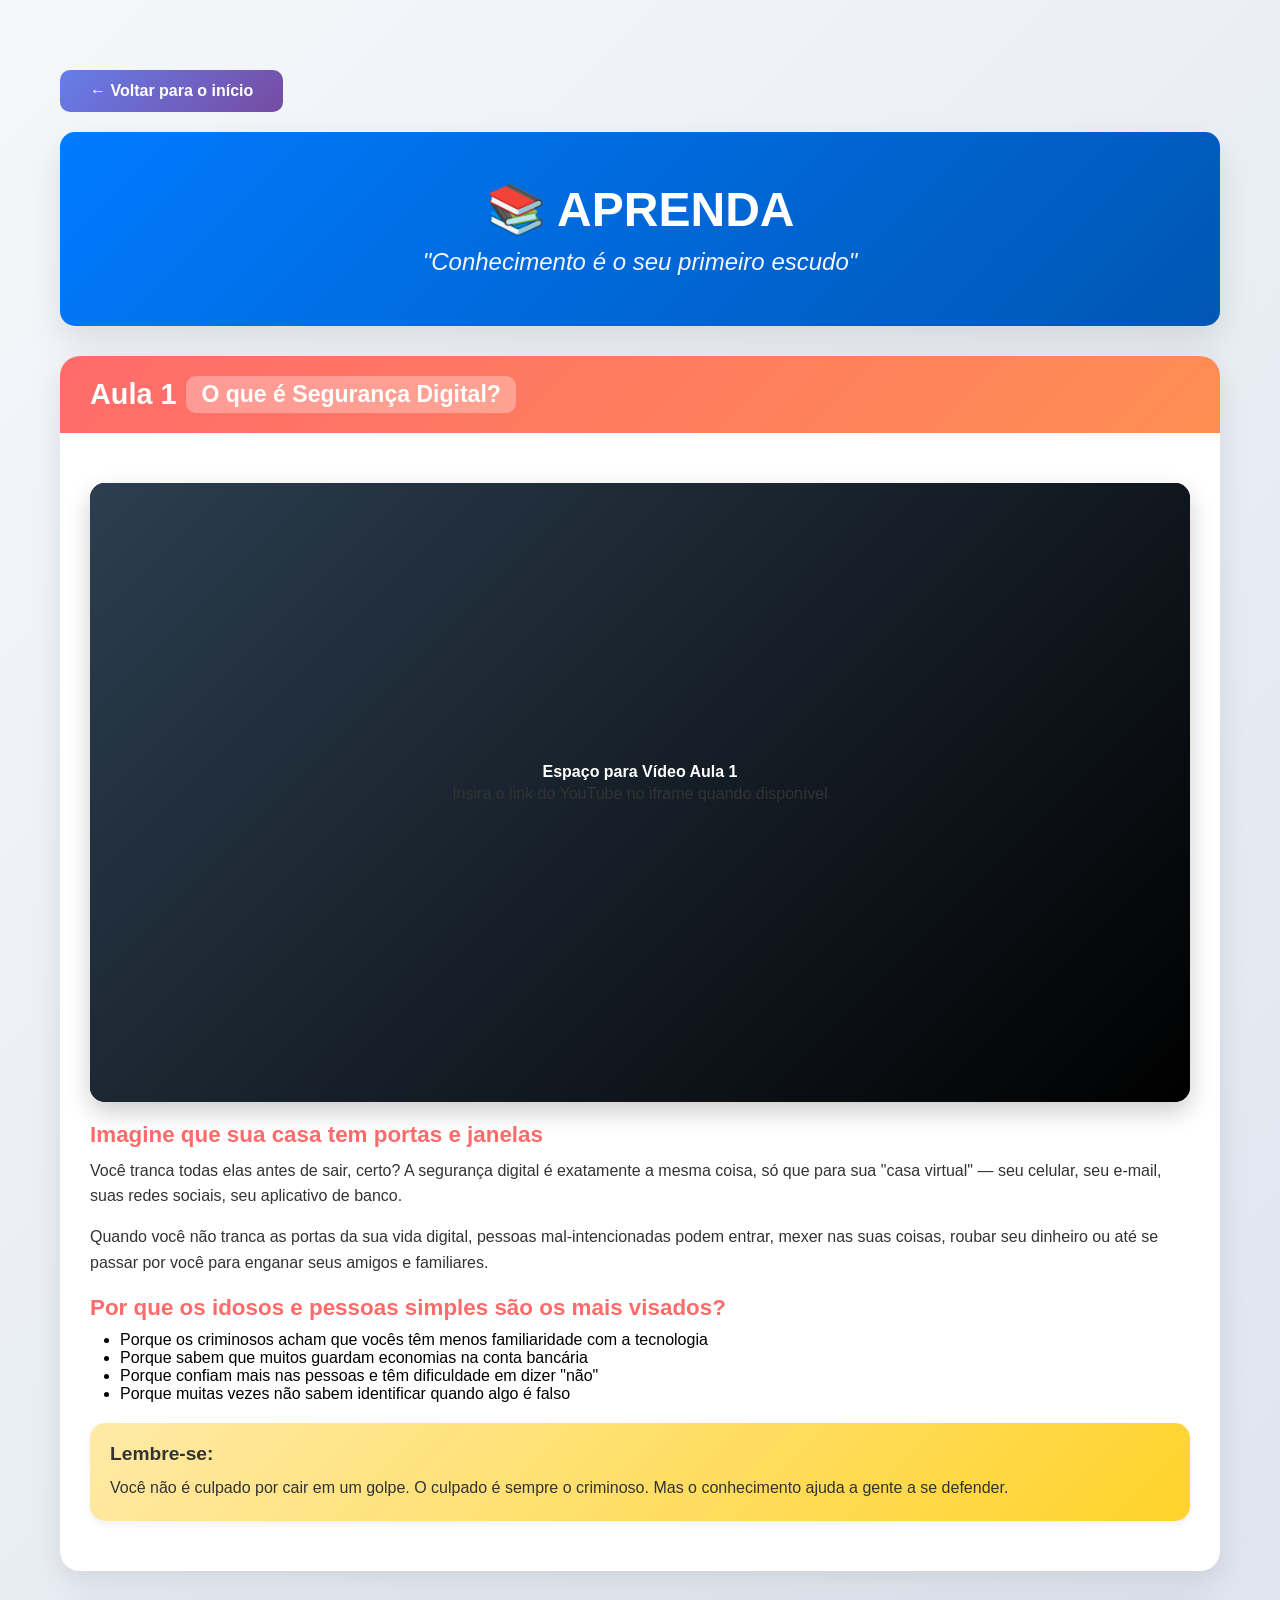
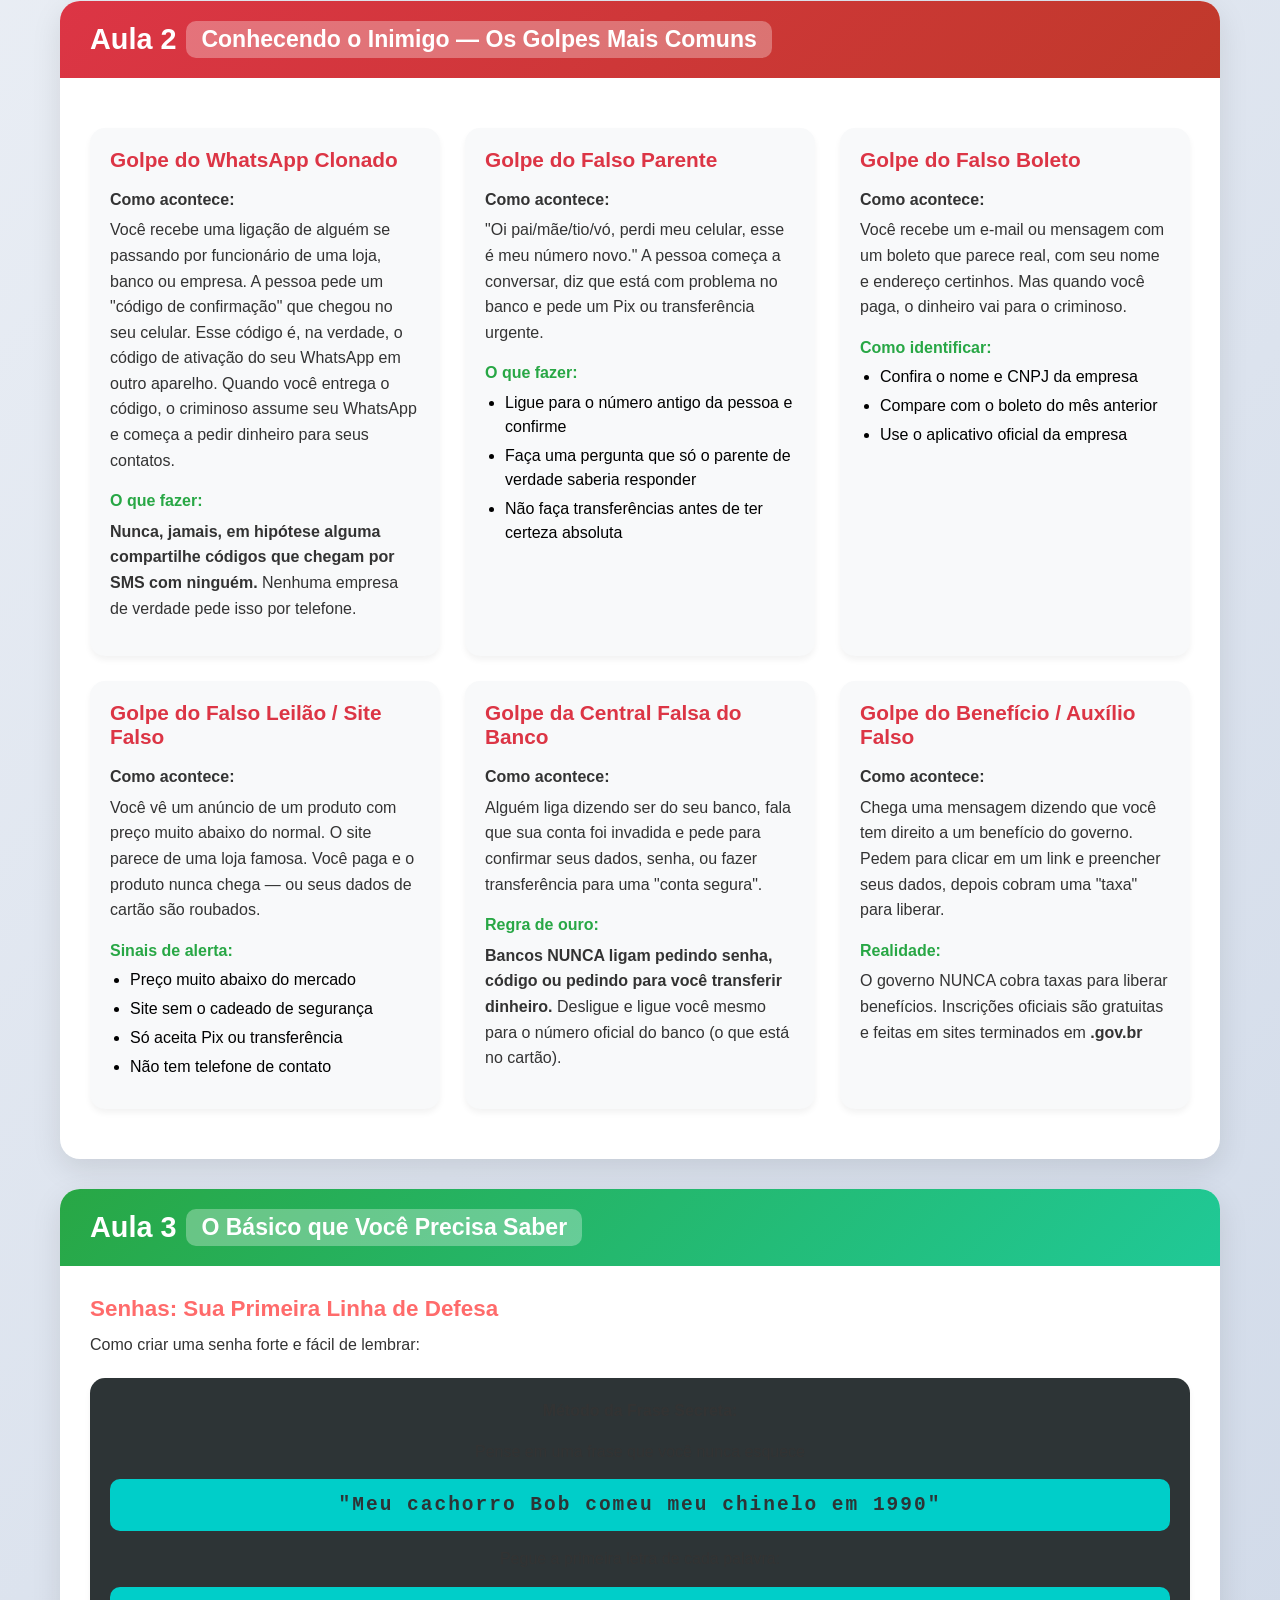
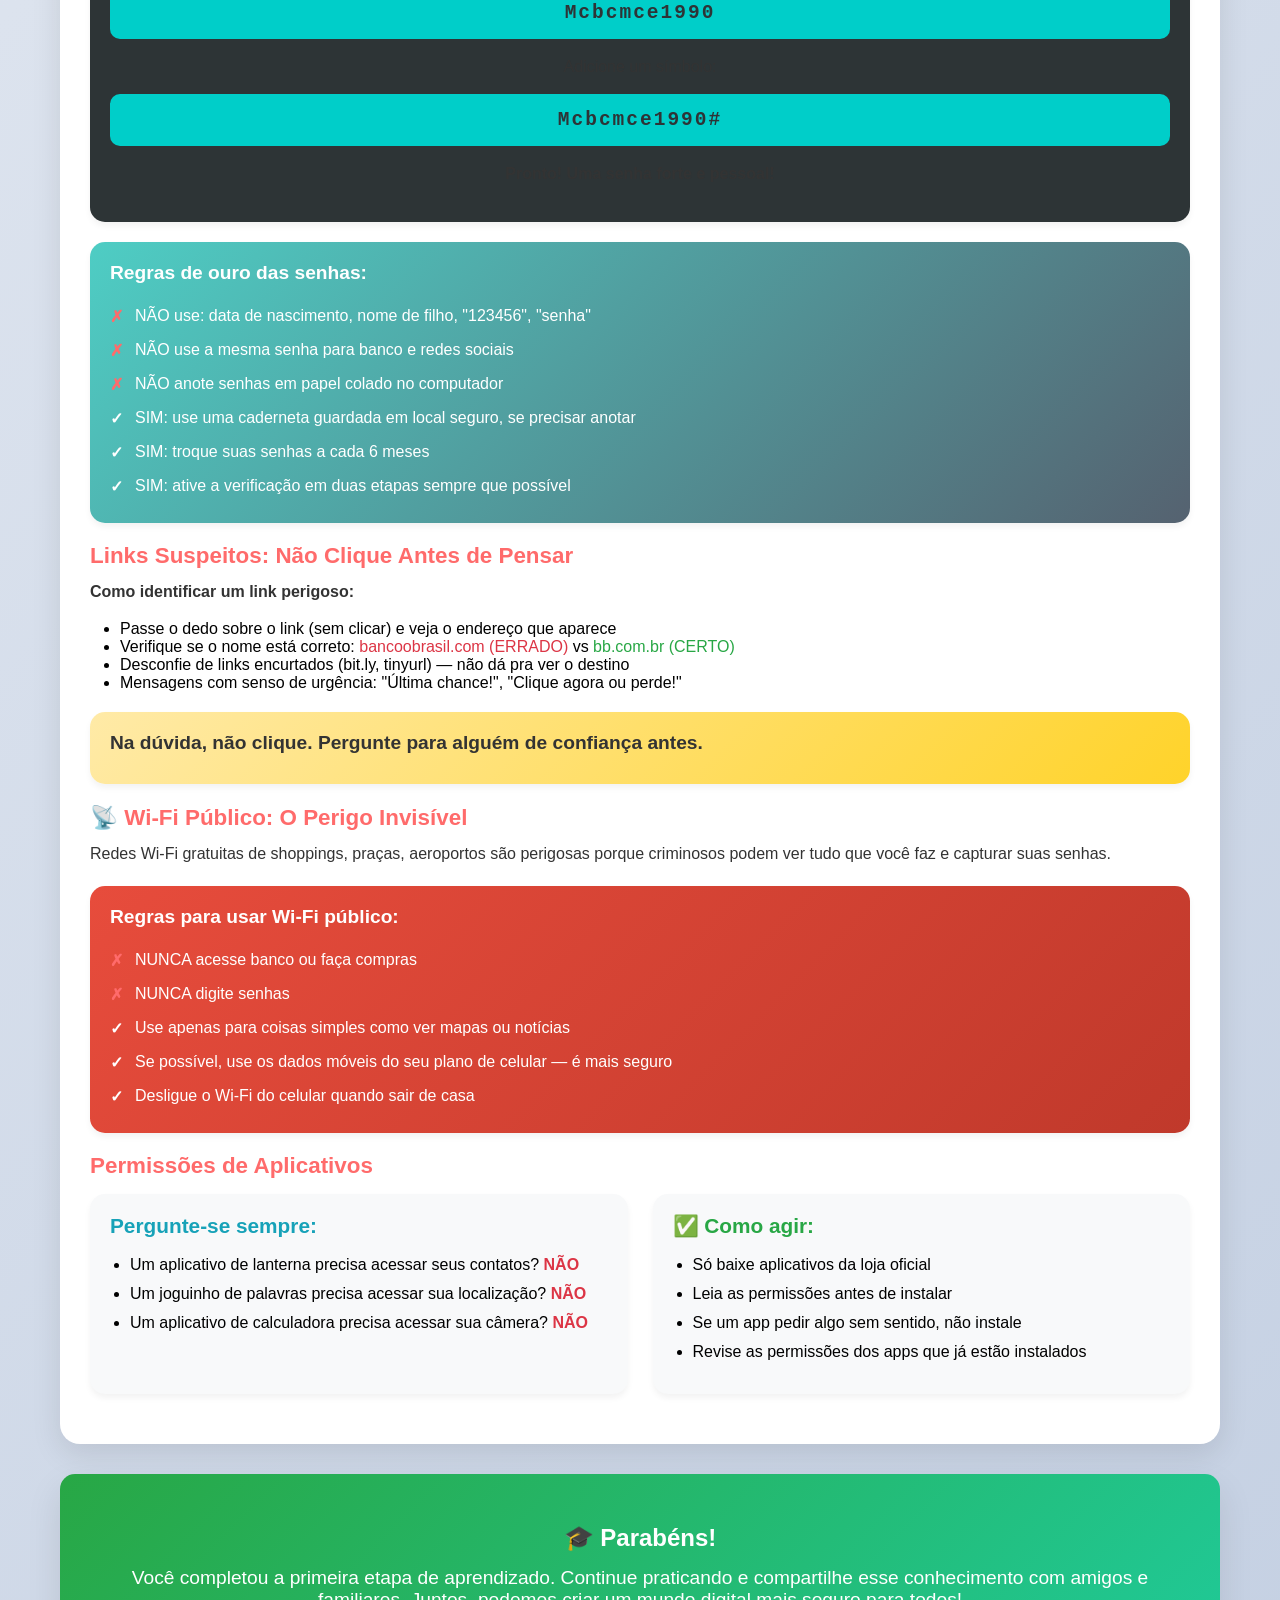
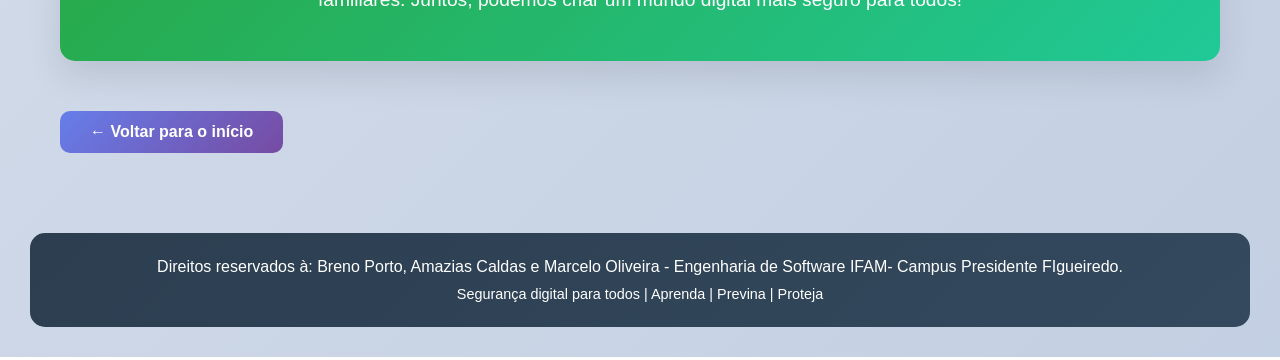
==== aprenda.html @ 158398f5 "comit" ====
<html lang="pt-br"><head>
    <meta charset="UTF-8">
    <meta name="viewport" content="width=device-width, initial-scale=1.0">
    <title>SAFELINK - APRENDA | Segurança Digital para Todos</title>
    <link rel="icon" href="img/favicon.ico" type="image/x-icon">
    <link rel="stylesheet" href="css/style-aprenda.css">
</head>

<body>

<div class="conteudo">
    <a class="btn-voltar" href="home.html">← Voltar para o início</a>

    <div class="hero">
        <h1>📚 APRENDA</h1>
        <div class="subtitulo">"Conhecimento é o seu primeiro escudo"</div>
    </div>

    <div class="aula-card">
        <div class="aula-header">
            <h2><span>Aula 1</span> <span class="numero-aula">O que é Segurança Digital?</span></h2>
        </div>
        <div class="aula-body">
            <div class="video-container">
                <div class="video-placeholder">
                    <span><strong>Espaço para Vídeo Aula 1</strong></span>
                    <p>Insira o link do YouTube no iframe quando disponível</p>
                </div>
            </div>

            <h3>Imagine que sua casa tem portas e janelas</h3>
            <p>Você tranca todas elas antes de sair, certo? A segurança digital é exatamente a mesma coisa, só que para sua "casa virtual" — seu celular, seu e-mail, suas redes sociais, seu aplicativo de banco.</p>
            <p>Quando você não tranca as portas da sua vida digital, pessoas mal-intencionadas podem entrar, mexer nas suas coisas, roubar seu dinheiro ou até se passar por você para enganar seus amigos e familiares.</p>
            
            <h3>Por que os idosos e pessoas simples são os mais visados?</h3>
            <ul style="margin-left: 30px; margin-bottom: 20px;">
                <li>Porque os criminosos acham que vocês têm menos familiaridade com a tecnologia</li>
                <li>Porque sabem que muitos guardam economias na conta bancária</li>
                <li>Porque confiam mais nas pessoas e têm dificuldade em dizer "não"</li>
                <li>Porque muitas vezes não sabem identificar quando algo é falso</li>
            </ul>
            
            <div class="dica-box">
                <h4>Lembre-se:</h4>
                <p>Você não é culpado por cair em um golpe. O culpado é sempre o criminoso. Mas o conhecimento ajuda a gente a se defender.</p>
            </div>
        </div>
    </div>

    <div class="aula-card">
        <div class="aula-header" style="background: linear-gradient(135deg, #dc3545 0%, #c0392b 100%);">
            <h2><span>Aula 2</span> <span class="numero-aula">Conhecendo o Inimigo — Os Golpes Mais Comuns</span></h2>
        </div>
        <div class="aula-body">
            <div class="golpes-grid">
                
                <div class="golpe-card">
                    <h4>Golpe do WhatsApp Clonado</h4>
                    <p class="como-acontece">Como acontece:</p>
                    <p>Você recebe uma ligação de alguém se passando por funcionário de uma loja, banco ou empresa. A pessoa pede um "código de confirmação" que chegou no seu celular. Esse código é, na verdade, o código de ativação do seu WhatsApp em outro aparelho. Quando você entrega o código, o criminoso assume seu WhatsApp e começa a pedir dinheiro para seus contatos.</p>
                    <p class="o-que-fazer">O que fazer:</p>
                    <p><strong>Nunca, jamais, em hipótese alguma compartilhe códigos que chegam por SMS com ninguém.</strong> Nenhuma empresa de verdade pede isso por telefone.</p>
                </div>
                
                <div class="golpe-card">
                    <h4>Golpe do Falso Parente</h4>
                    <p class="como-acontece">Como acontece:</p>
                    <p>"Oi pai/mãe/tio/vó, perdi meu celular, esse é meu número novo." A pessoa começa a conversar, diz que está com problema no banco e pede um Pix ou transferência urgente.</p>
                    <p class="o-que-fazer">O que fazer:</p>
                    <ul>
                        <li>Ligue para o número antigo da pessoa e confirme</li>
                        <li>Faça uma pergunta que só o parente de verdade saberia responder</li>
                        <li>Não faça transferências antes de ter certeza absoluta</li>
                    </ul>
                </div>
                
                <div class="golpe-card">
                    <h4>Golpe do Falso Boleto</h4>
                    <p class="como-acontece">Como acontece:</p>
                    <p>Você recebe um e-mail ou mensagem com um boleto que parece real, com seu nome e endereço certinhos. Mas quando você paga, o dinheiro vai para o criminoso.</p>
                    <p class="o-que-fazer">Como identificar:</p>
                    <ul>
                        <li>Confira o nome e CNPJ da empresa</li>
                        <li>Compare com o boleto do mês anterior</li>
                        <li>Use o aplicativo oficial da empresa</li>
                    </ul>
                </div>
                
                <div class="golpe-card">
                    <h4>Golpe do Falso Leilão / Site Falso</h4>
                    <p class="como-acontece">Como acontece:</p>
                    <p>Você vê um anúncio de um produto com preço muito abaixo do normal. O site parece de uma loja famosa. Você paga e o produto nunca chega — ou seus dados de cartão são roubados.</p>
                    <p class="o-que-fazer">Sinais de alerta:</p>
                    <ul>
                        <li>Preço muito abaixo do mercado</li>
                        <li>Site sem o cadeado de segurança</li>
                        <li>Só aceita Pix ou transferência</li>
                        <li>Não tem telefone de contato</li>
                    </ul>
                </div>
                
                <div class="golpe-card">
                    <h4>Golpe da Central Falsa do Banco</h4>
                    <p class="como-acontece">Como acontece:</p>
                    <p>Alguém liga dizendo ser do seu banco, fala que sua conta foi invadida e pede para confirmar seus dados, senha, ou fazer transferência para uma "conta segura".</p>
                    <p class="o-que-fazer">Regra de ouro:</p>
                    <p><strong>Bancos NUNCA ligam pedindo senha, código ou pedindo para você transferir dinheiro.</strong> Desligue e ligue você mesmo para o número oficial do banco (o que está no cartão).</p>
                </div>
                
                <div class="golpe-card">
                    <h4>Golpe do Benefício / Auxílio Falso</h4>
                    <p class="como-acontece">Como acontece:</p>
                    <p>Chega uma mensagem dizendo que você tem direito a um benefício do governo. Pedem para clicar em um link e preencher seus dados, depois cobram uma "taxa" para liberar.</p>
                    <p class="o-que-fazer">Realidade:</p>
                    <p>O governo NUNCA cobra taxas para liberar benefícios. Inscrições oficiais são gratuitas e feitas em sites terminados em <strong>.gov.br</strong></p>
                </div>
            </div>
        </div>
    </div>

    <div class="aula-card">
        <div class="aula-header" style="background: linear-gradient(135deg, #28a745 0%, #20c997 100%);">
            <h2><span>Aula 3</span> <span class="numero-aula">O Básico que Você Precisa Saber</span></h2>
        </div>
        <div class="aula-body">
            
            <h3>Senhas: Sua Primeira Linha de Defesa</h3>
            <p>Como criar uma senha forte e fácil de lembrar:</p>
            
            <div class="senha-demo">
                <p><strong>Método da Frase Secreta:</strong></p>
                <p>Pense em uma frase que você nunca esquece</p>
                <div class="senha-exemplo">"Meu cachorro Bob comeu meu chinelo em 1990"</div>
                <p>Pegue a primeira letra de cada palavra:</p>
                <div class="senha-exemplo">Mcbcmce1990</div>
                <p>Adicione um símbolo:</p>
                <div class="senha-exemplo">Mcbcmce1990#</div>
                <p><strong>Pronto! Uma senha forte e pessoal!</strong></p>
            </div>
            
            <div class="regras-box">
                <h4>Regras de ouro das senhas:</h4>
                <ul>
                    <li class="nao">NÃO use: data de nascimento, nome de filho, "123456", "senha"</li>
                    <li class="nao">NÃO use a mesma senha para banco e redes sociais</li>
                    <li class="nao">NÃO anote senhas em papel colado no computador</li>
                    <li>SIM: use uma caderneta guardada em local seguro, se precisar anotar</li>
                    <li>SIM: troque suas senhas a cada 6 meses</li>
                    <li>SIM: ative a verificação em duas etapas sempre que possível</li>
                </ul>
            </div>
            
            <h3>Links Suspeitos: Não Clique Antes de Pensar</h3>
            <p><strong>Como identificar um link perigoso:</strong></p>
            <ul style="margin-left: 30px; margin-bottom: 20px;">
                <li>Passe o dedo sobre o link (sem clicar) e veja o endereço que aparece</li>
                <li>Verifique se o nome está correto: <span style="color:#dc3545">bancoobrasil.com (ERRADO)</span> vs <span style="color:#28a745">bb.com.br (CERTO)</span></li>
                <li>Desconfie de links encurtados (bit.ly, tinyurl) — não dá pra ver o destino</li>
                <li>Mensagens com senso de urgência: "Última chance!", "Clique agora ou perde!"</li>
            </ul>
            <div class="dica-box">
                <h4>Na dúvida, não clique. Pergunte para alguém de confiança antes.</h4>
            </div>
            
            <h3>📡 Wi-Fi Público: O Perigo Invisível</h3>
            <p>Redes Wi-Fi gratuitas de shoppings, praças, aeroportos são perigosas porque criminosos podem ver tudo que você faz e capturar suas senhas.</p>
            <div class="regras-box" style="background: linear-gradient(135deg, #e74c3c 0%, #c0392b 100%);">
                <h4>Regras para usar Wi-Fi público:</h4>
                <ul>
                    <li class="nao">NUNCA acesse banco ou faça compras</li>
                    <li class="nao">NUNCA digite senhas</li>
                    <li>Use apenas para coisas simples como ver mapas ou notícias</li>
                    <li>Se possível, use os dados móveis do seu plano de celular — é mais seguro</li>
                    <li>Desligue o Wi-Fi do celular quando sair de casa</li>
                </ul>
            </div>
            
            <h3>Permissões de Aplicativos</h3>
            <div class="golpes-grid" style="margin-top: 15px;">
                <div class="golpe-card" style="border-left-color: #17a2b8;">
                    <h4 style="color: #17a2b8;">Pergunte-se sempre:</h4>
                    <ul>
                        <li>Um aplicativo de lanterna precisa acessar seus contatos? <strong style="color:#dc3545">NÃO</strong></li>
                        <li>Um joguinho de palavras precisa acessar sua localização? <strong style="color:#dc3545">NÃO</strong></li>
                        <li>Um aplicativo de calculadora precisa acessar sua câmera? <strong style="color:#dc3545">NÃO</strong></li>
                    </ul>
                </div>
                <div class="golpe-card" style="border-left-color: #28a745;">
                    <h4 style="color: #28a745;">✅ Como agir:</h4>
                    <ul>
                        <li>Só baixe aplicativos da loja oficial</li>
                        <li>Leia as permissões antes de instalar</li>
                        <li>Se um app pedir algo sem sentido, não instale</li>
                        <li>Revise as permissões dos apps que já estão instalados</li>
                    </ul>
                </div>
            </div>
        </div>
    </div>

    <div class="hero" style="background: linear-gradient(135deg, #28a745 0%, #20c997 100%); margin-top: 20px;">
        <h2>🎓 Parabéns!</h2>
        <p style="font-size: 1.2em; margin-top: 15px;">Você completou a primeira etapa de aprendizado. Continue praticando e compartilhe esse conhecimento com amigos e familiares. Juntos, podemos criar um mundo digital mais seguro para todos!</p>
    </div>

    <a class="btn-voltar" href="home.html">← Voltar para o início</a>
</div>

<footer>
    <p>Direitos reservados à: Breno Porto, Amazias Caldas e Marcelo Oliveira - Engenharia de Software IFAM- Campus Presidente FIgueiredo.</p>
    <p style="margin-top: 10px; font-size: 0.9em;">Segurança digital para todos | Aprenda | Previna | Proteja</p>
</footer>


</body></html>
---- css/style-aprenda.css ----
* {
margin: 0;
padding: 0;
box-sizing: border-box;
}

body {
font-family: 'Segoe UI', Tahoma, Geneva, Verdana, sans-serif;
background: linear-gradient(135deg, #f5f7fa 0%, #c3cfe2 100%);
min-height: 100vh;
margin: 20px;
padding: 10px;
}

header {
background: linear-gradient(135deg, #ffffff 0%, #f8f9fa 100%);
border: none;

box-shadow: 0 10px 30px rgba(0, 0, 0, 0.1);
display: grid;
grid-template-columns: 0.5fr 1fr;
align-items: center;
margin: 20px;
padding: 20px 30px;
}

nav ul {
list-style: none;
text-align: center;
}

nav ul li {
display: inline-block;
margin: 0 15px;
}

nav ul li a {
text-decoration: none;
color: #2c3e50;
font-size: 120%;
font-weight: 600;
transition: all 0.3s ease;
padding: 10px 15px;

}

nav ul li a:hover {
color: #007BFF;
background: rgba(0, 123, 255, 0.1);
transform: translateY(-2px);
}


.logo {
width: 30%;
transition: transform 0.3s ease;
}

.logo:hover {
transform: scale(1.05);
}

.logo-container {
display: flex;
align-items: center;
gap: 10px;
}

.safe {
font-size: 36px;
font-weight: bold;
color: #007BFF;
display: inline;
text-shadow: 2px 2px 4px rgba(0, 123, 255, 0.2);
}

.logo-safe {
font-size: 36px;
font-weight: bold;
color: #28A745;
display: inline;
text-shadow: 2px 2px 4px rgba(40, 167, 69, 0.2);
}

.seg {
font-size: 14px;
color: #6C757D;
}


.conteudo {
max-width: 1200px;
margin: 0 auto;
padding: 20px;
}


.hero {
background: linear-gradient(135deg, #007BFF 0%, #0056b3 100%);
border-radius: 15px;
padding: 50px 40px;
color: white;
margin-bottom: 30px;
text-align: center;
box-shadow: 0 15px 35px rgba(0, 0, 0, 0.1);
}

.hero h1 {
font-size: 3em;
margin-bottom: 10px;
}

.hero .subtitulo {
font-size: 1.5em;
opacity: 0.95;
font-style: italic;
}


.aula-card {
background: white;
border-radius: 20px;
margin-bottom: 30px;
overflow: hidden;
box-shadow: 0 10px 30px rgba(0, 0, 0, 0.1);
transition: transform 0.3s ease, box-shadow 0.3s ease;
}

.aula-card:hover {
transform: translateY(-5px);
box-shadow: 0 6px 12px rgba(0, 0, 0, 0.15);
}

.aula-header {
background: linear-gradient(135deg, #FF6B6B 0%, #FF8E53 100%);
padding: 20px 30px;
color: white;
}

.aula-header h2 {
font-size: 1.8em;
display: flex;
align-items: center;
gap: 10px;
}

.aula-header .numero-aula {
background: rgba(255, 255, 255, 0.3);
padding: 5px 15px;
border-radius: 10px;
font-size: 0.8em;
}

.aula-body {
padding: 30px;
}

.aula-body h3 {
color: #FF6B6B;
margin: 20px 0 10px 0;
font-size: 1.4em;
}

.aula-body h3:first-child {
margin-top: 0;
}

.aula-body p {
line-height: 1.6;
color: #333;
margin-bottom: 15px;
}


.golpes-grid {
display: grid;
grid-template-columns: repeat(auto-fit, minmax(350px, 1fr));
gap: 25px;
margin: 20px 0;
}

.golpe-card {
background: #f8f9fa;
border-radius: 15px;
padding: 20px;
box-shadow: 0 4px 6px rgba(0, 0, 0, 0.05);
transition: all 0.3s ease;
}

.golpe-card:hover {
transform: translateX(5px);
box-shadow: 0 5px 15px rgba(0, 0, 0, 0.1);
}

.golpe-card h4 {
color: #dc3545;
font-size: 1.3em;
margin-bottom: 15px;
}

.golpe-card .como-acontece {
font-weight: bold;
color: #333;
margin: 10px 0 5px 0;
}

.golpe-card .o-que-fazer {
font-weight: bold;
color: #28a745;
margin: 10px 0 5px 0;
}

.golpe-card ul, .golpe-card ol {
margin-left: 20px;
margin-bottom: 10px;
}

.golpe-card li {
margin: 5px 0;
line-height: 1.5;
}


.dica-box {
background: linear-gradient(135deg, #FFEAA7 0%, #FFD32A 100%);
border-radius: 15px;
padding: 20px;
margin: 20px 0;
box-shadow: 0 4px 6px rgba(0, 0, 0, 0.05);
}

.dica-box h4 {
color: #333;
font-size: 1.2em;
margin-bottom: 10px;
}

.dica-box p {
margin-bottom: 0;
}

.regras-box {
background: linear-gradient(135deg, #4ECDC4 0%, #556270 100%);
color: white;
border-radius: 15px;
padding: 20px;
margin: 20px 0;
box-shadow: 0 4px 6px rgba(0, 0, 0, 0.05);
}

.regras-box h4 {
font-size: 1.2em;
}


.video-container {
position: relative;
padding-bottom: 56.25%; 
height: 0;
overflow: hidden;
border-radius: 15px;
margin: 20px 0;
box-shadow: 0 10px 25px rgba(0,0,0,0.2);
background: #000;
}

.video-container iframe {
position: absolute;
top: 0;
left: 0;
width: 100%;
height: 100%;
border: none;
}

.video-placeholder {
position: absolute;
top: 0;
left: 0;
width: 100%;
height: 100%;
display: flex;
flex-direction: column;
justify-content: center;
align-items: center;
color: white;
background: linear-gradient(135deg, #2c3e50 0%, #000000 100%);
text-align: center;
padding: 20px;
}

.video-placeholder i {
font-size: 3em;
margin-bottom: 10px;
}

.regras-box h4 {
margin-bottom: 15px;
}

.regras-box ul {
list-style: none;
padding-left: 0;
}

.regras-box li {
padding: 8px 0;
padding-left: 25px;
position: relative;
}

.regras-box li::before {
content: "✓";
position: absolute;
left: 0;
font-weight: bold;
}

.regras-box .nao::before {
content: "✗";
color: #ff6b6b;
}


.senha-demo {
background: #2d3436;
border-radius: 15px;
padding: 20px;
margin: 20px 0;
text-align: center;
box-shadow: 0 4px 6px rgba(0, 0, 0, 0.05);
}

.senha-exemplo {
background: #00cec9;
color: #2d3436;
padding: 15px;
border-radius: 10px;
font-family: monospace;
font-size: 1.5em;
font-weight: bold;
letter-spacing: 2px;
margin: 15px 0;
}

.btn-voltar {
display: inline-block;
background: linear-gradient(135deg, #667eea 0%, #764ba2 100%);
color: white;
text-decoration: none;
padding: 12px 30px;
border-radius: 10px;
margin: 20px 0;
transition: all 0.3s ease;
font-weight: 600;
text-align: center;
}

.btn-voltar:hover {
transform: translateY(-2px);
box-shadow: 0 5px 15px rgba(0, 0, 0, 0.2);
}

footer {
background: linear-gradient(135deg, #2c3e50 0%, #34495e 100%);
color: white;
text-align: center;
padding: 25px;
margin-top: 40px;
border-radius: 15px;
}

@media (max-width: 768px) {
header {
    grid-template-columns: 1fr;
    text-align: center;
}

.logo-container {
    justify-content: center;
    margin-bottom: 20px;
}

.hero h1 {
    font-size: 2em;
}

.hero .subtitulo {
    font-size: 1.2em;
}

.golpes-grid {
    grid-template-columns: 1fr;
}

nav ul li {
    margin: 0 8px;
}

nav ul li a {
    font-size: 100%;
}
}
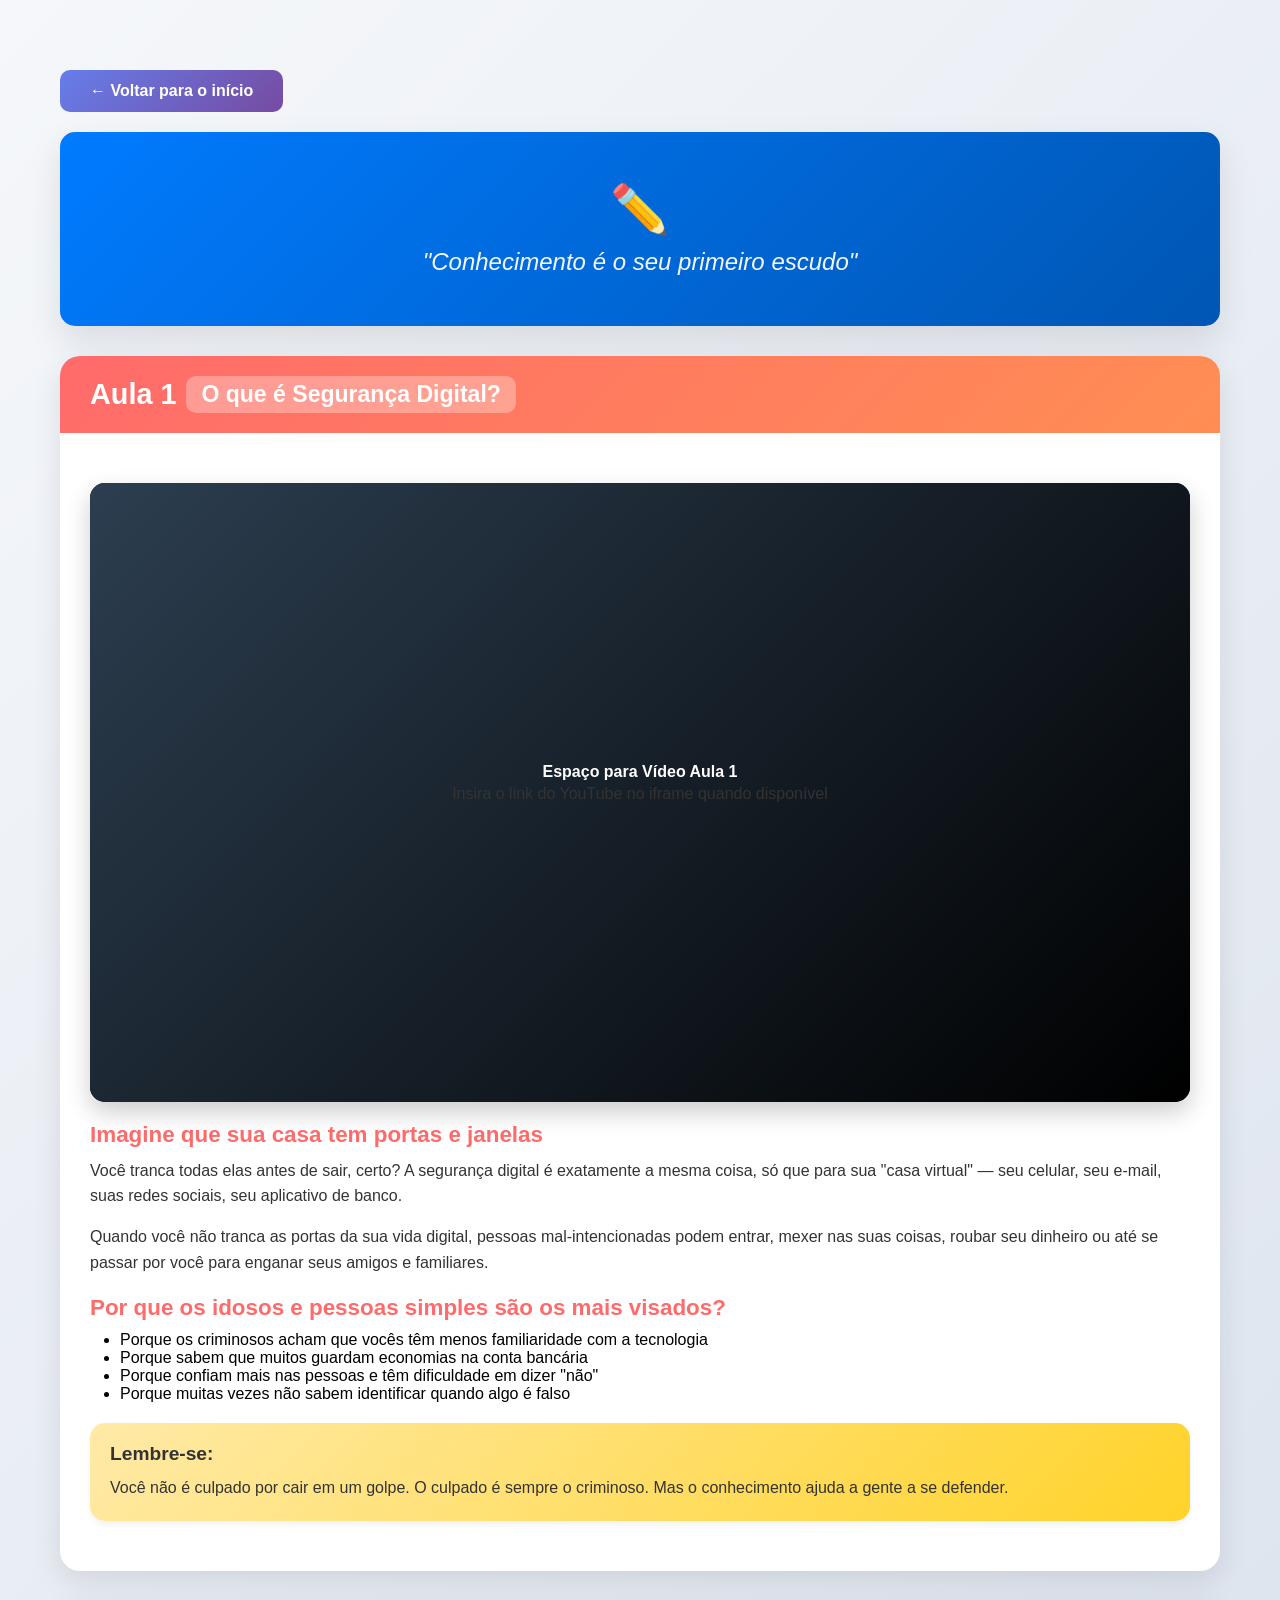
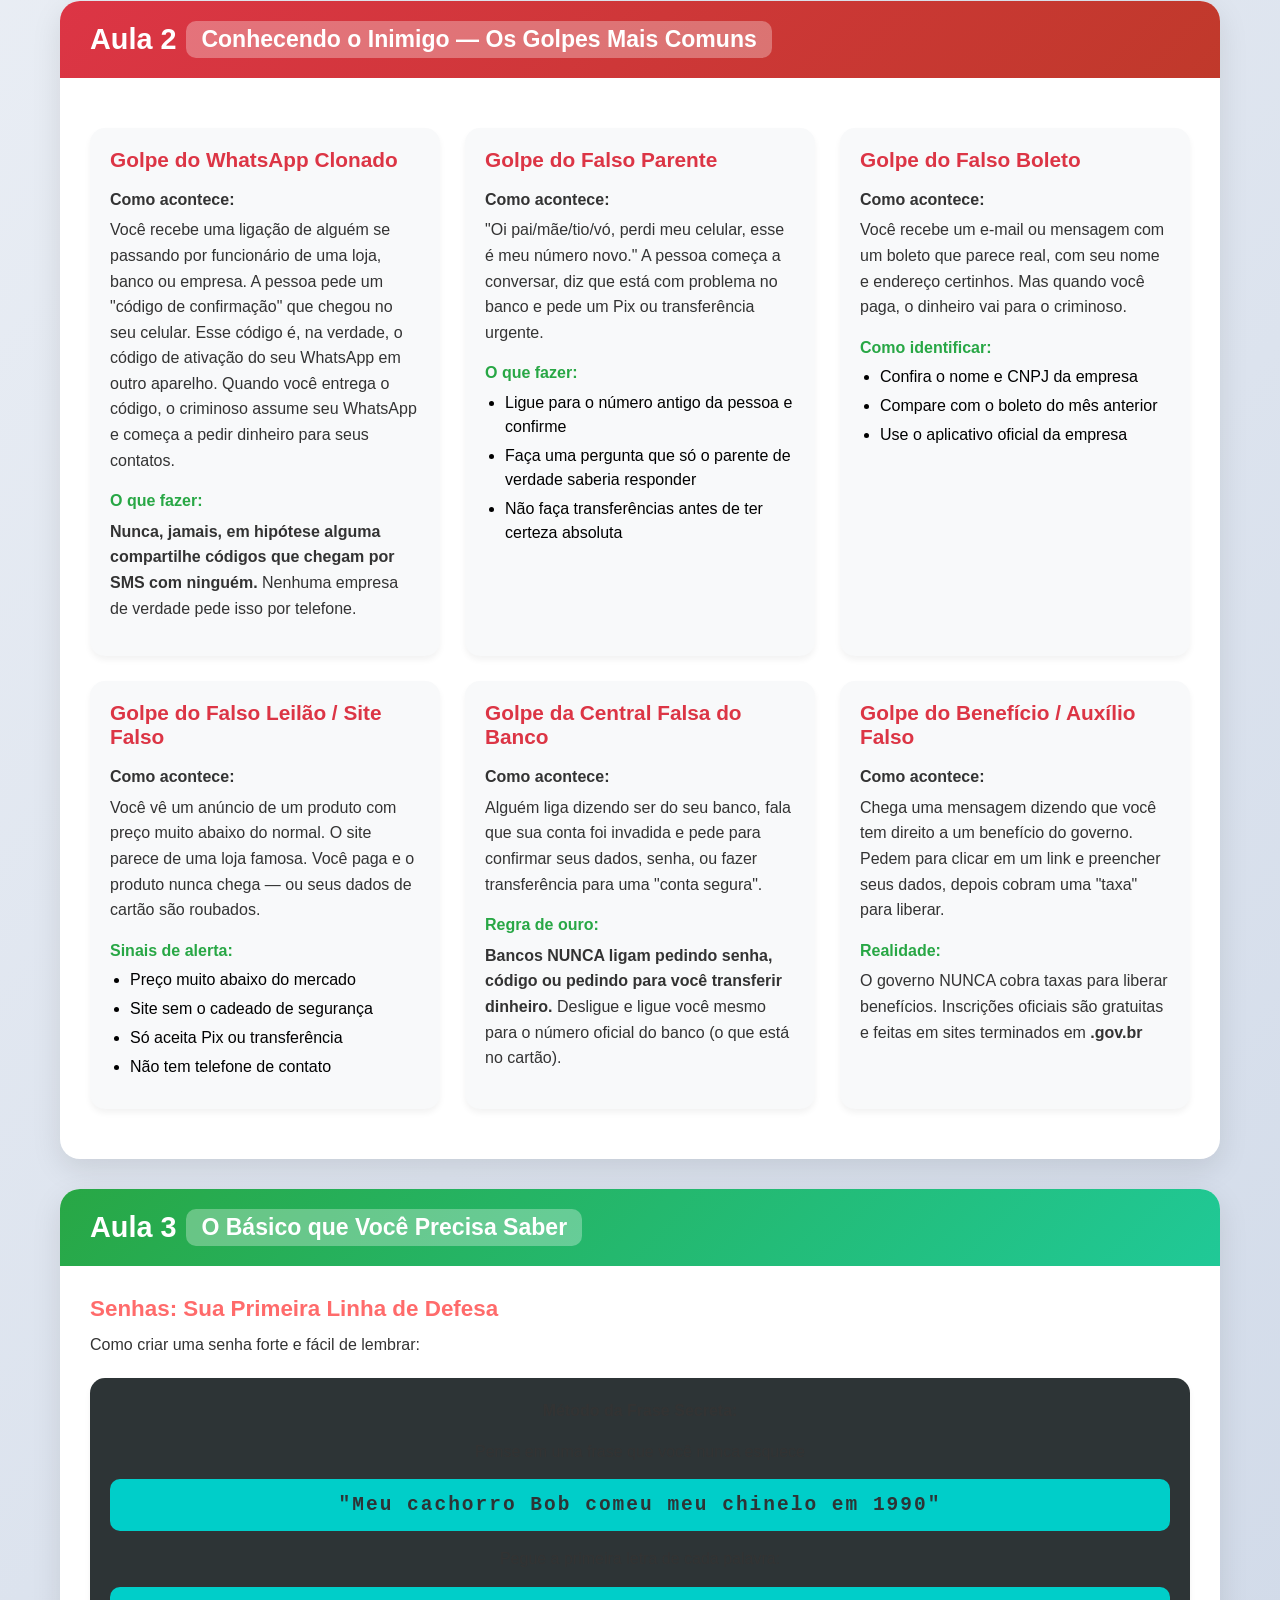
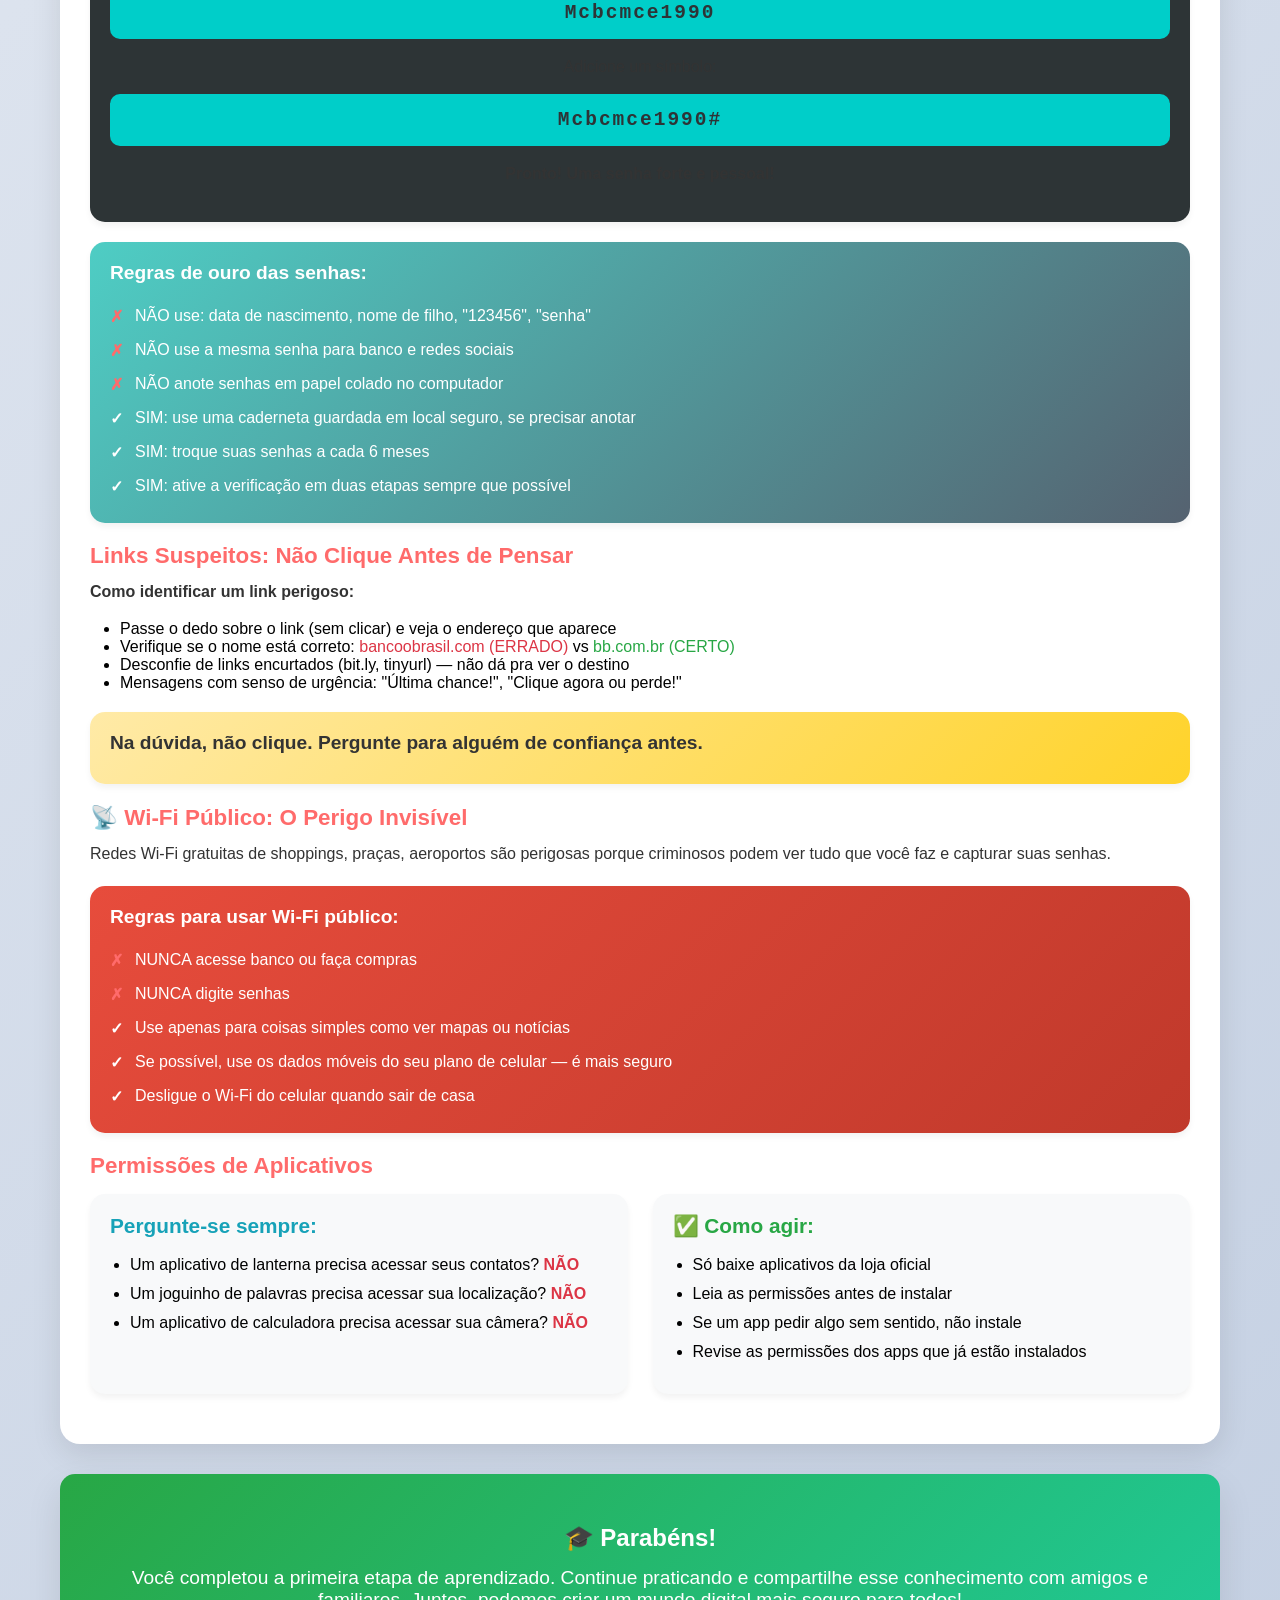
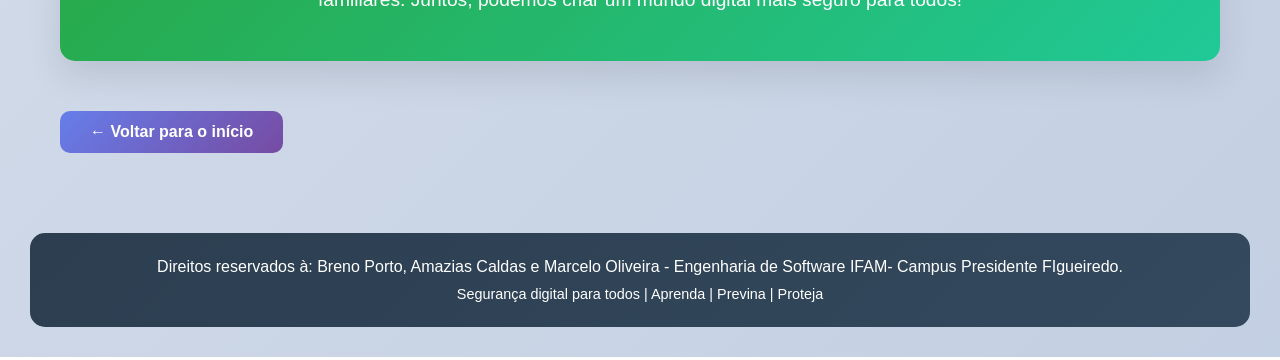
==== commit d0e730d4: "icones" ====
--- a/aprenda.html
+++ b/aprenda.html
@@ -12,7 +12,7 @@
     <a class="btn-voltar" href="home.html">← Voltar para o início</a>
 
     <div class="hero">
-        <h1>📚 APRENDA</h1>
+        <h1 class="emoji">✏️</h1>
         <div class="subtitulo">"Conhecimento é o seu primeiro escudo"</div>
     </div>
 
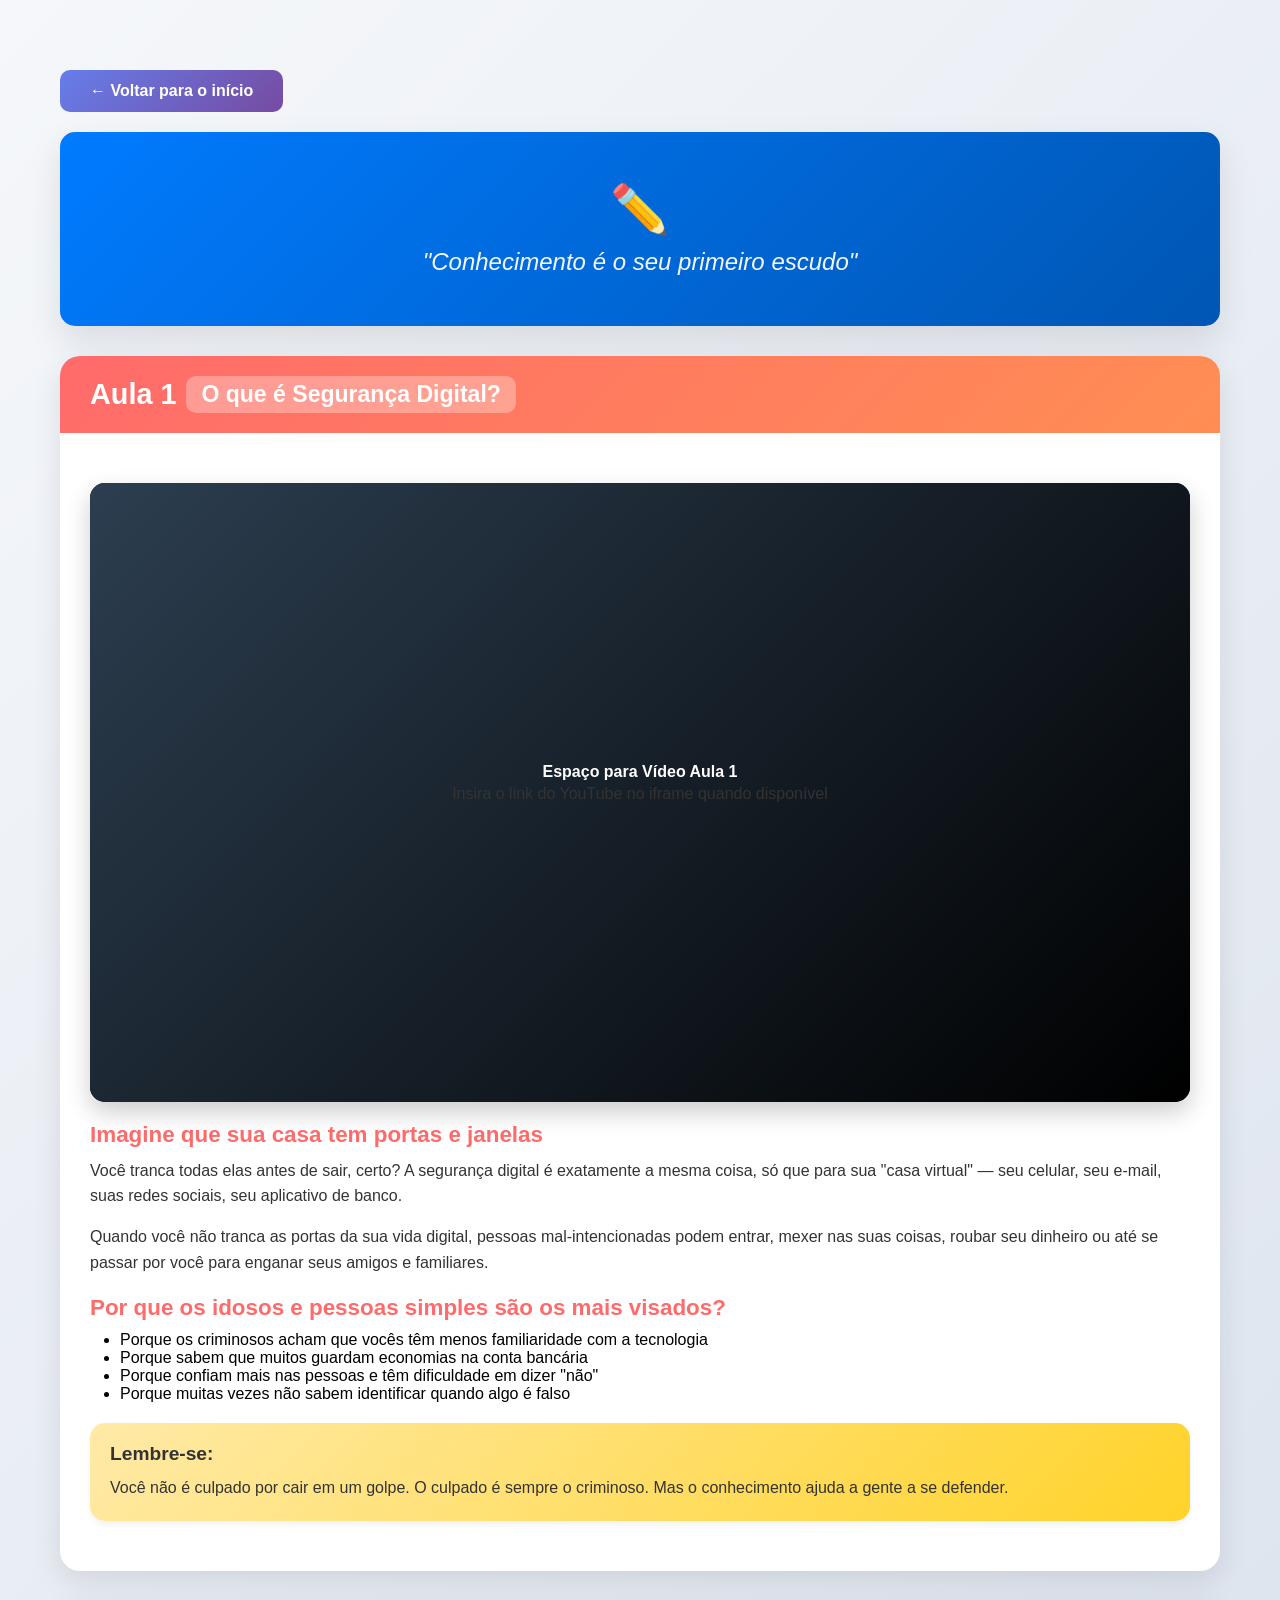
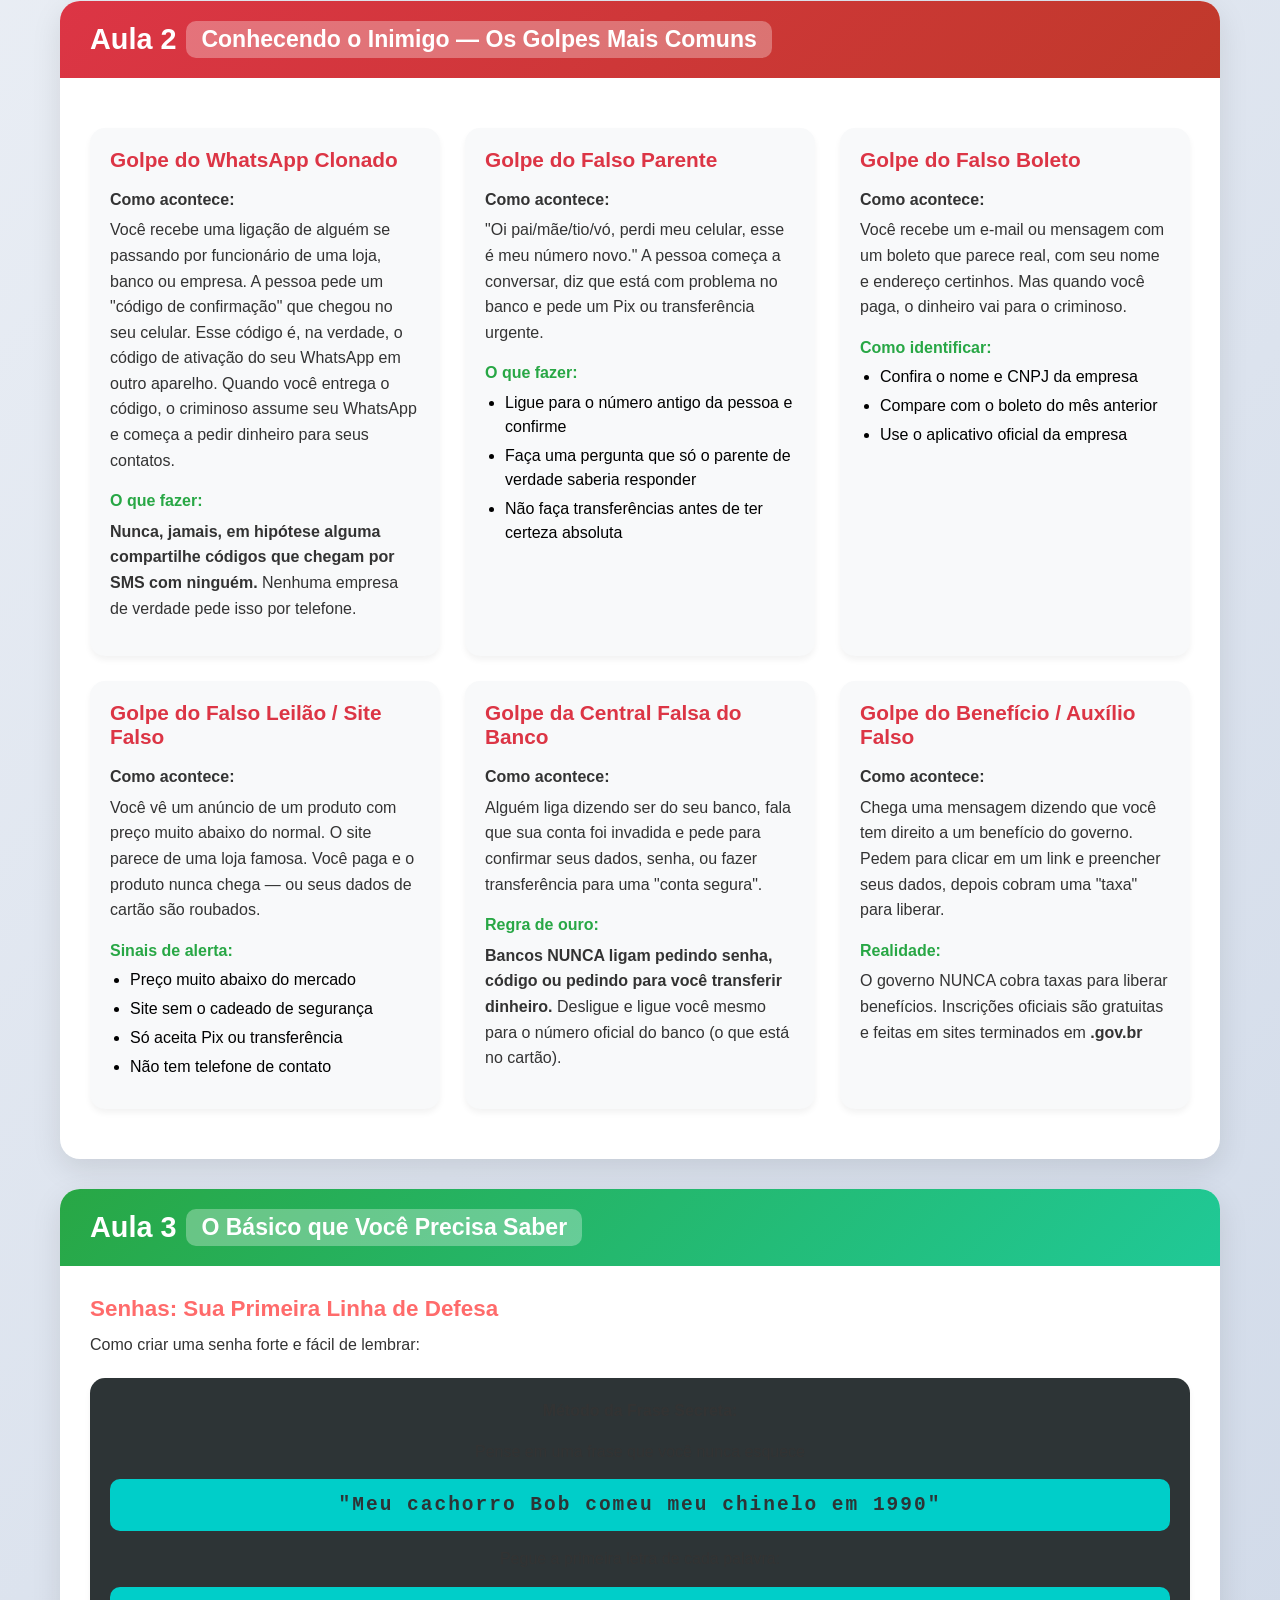
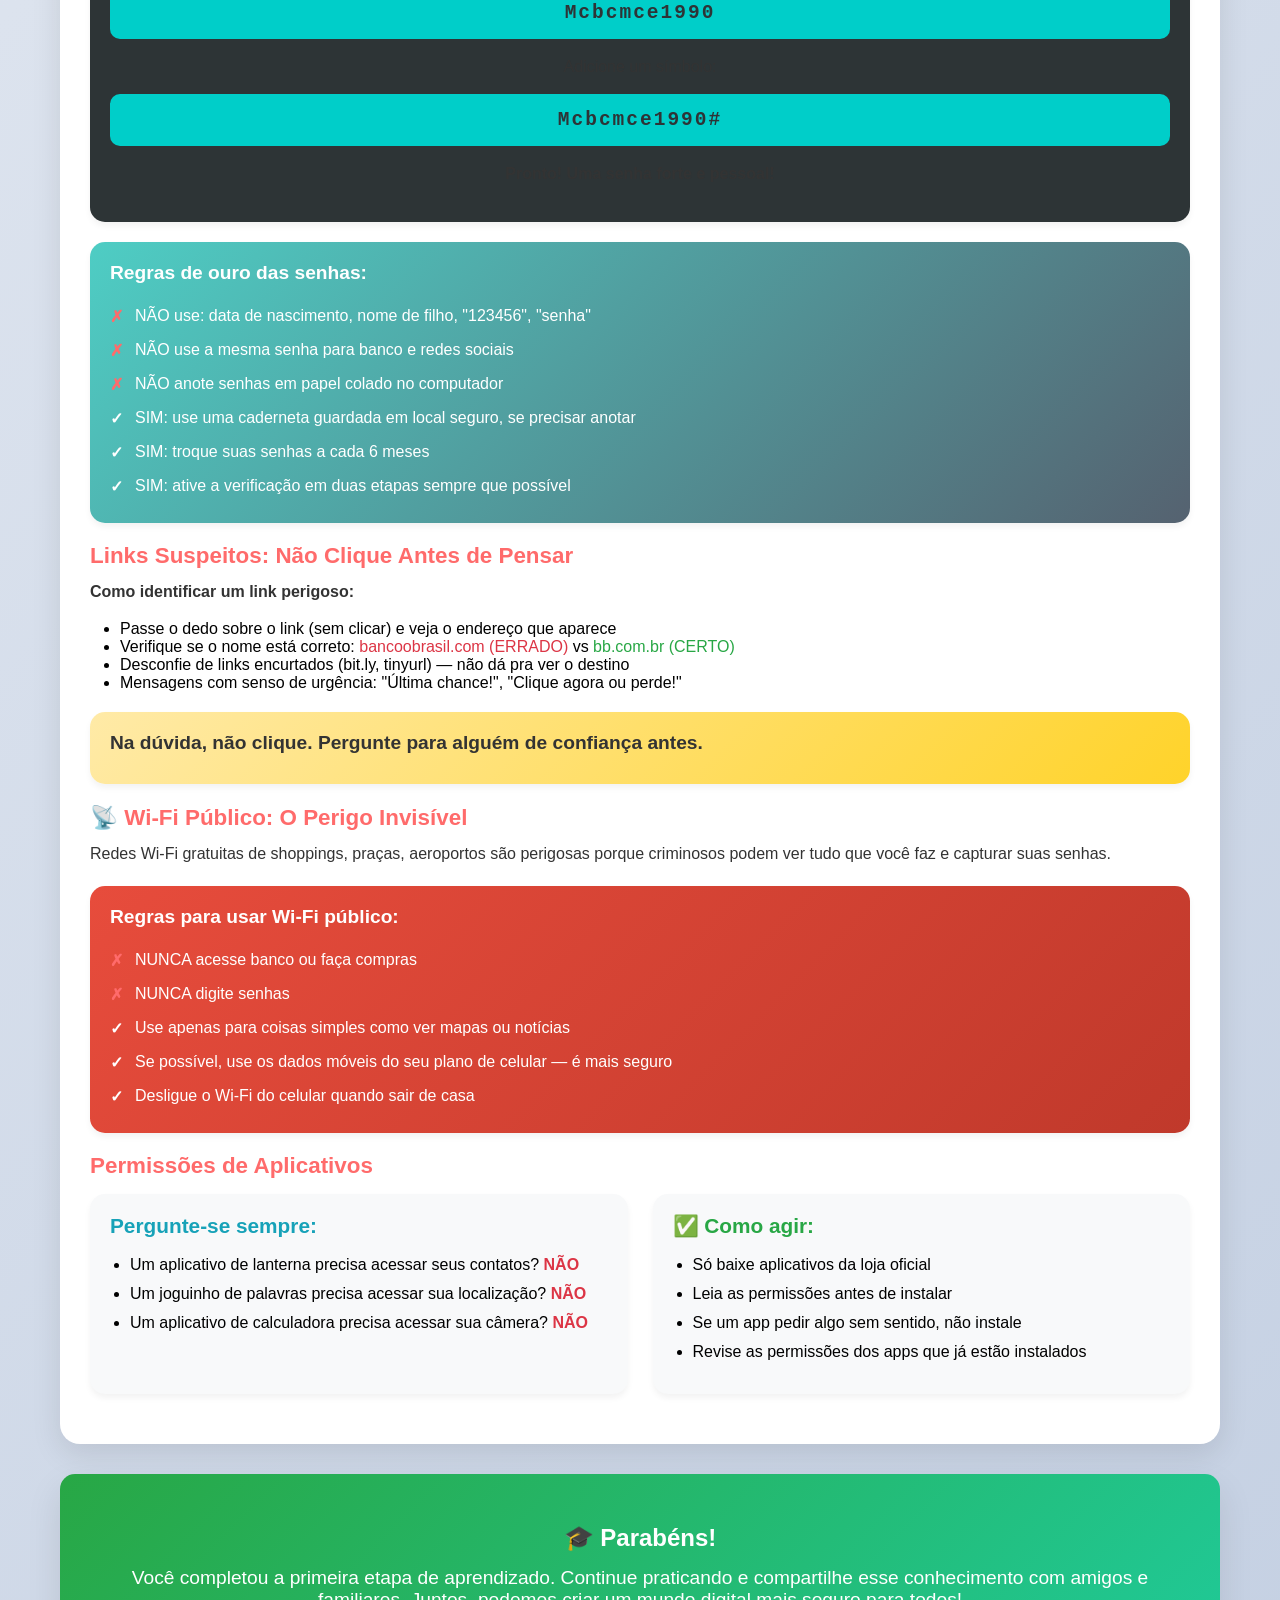
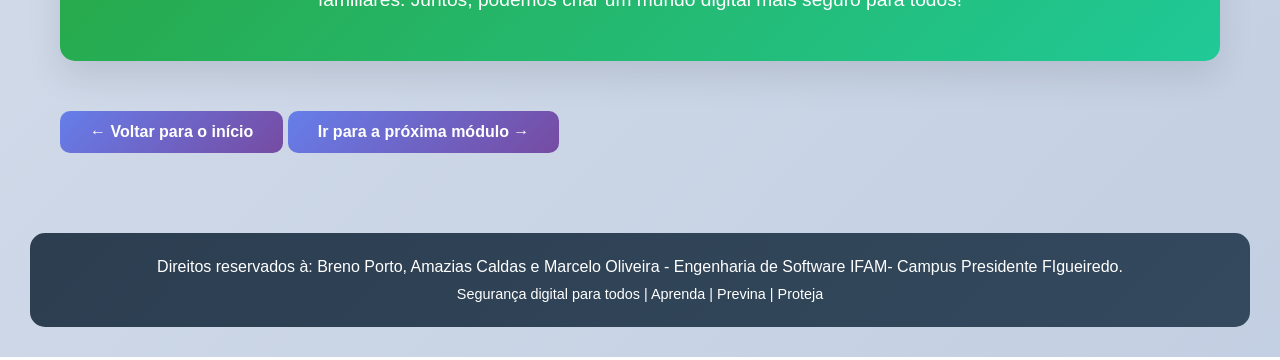
==== commit 01c14cf9: "backs" ====
--- a/aprenda.html
+++ b/aprenda.html
@@ -204,6 +204,7 @@
     </div>
 
     <a class="btn-voltar" href="home.html">← Voltar para o início</a>
+    <a class="btn-voltar" href="previna.html">Ir para a próxima módulo →</a>
 </div>
 
 <footer>
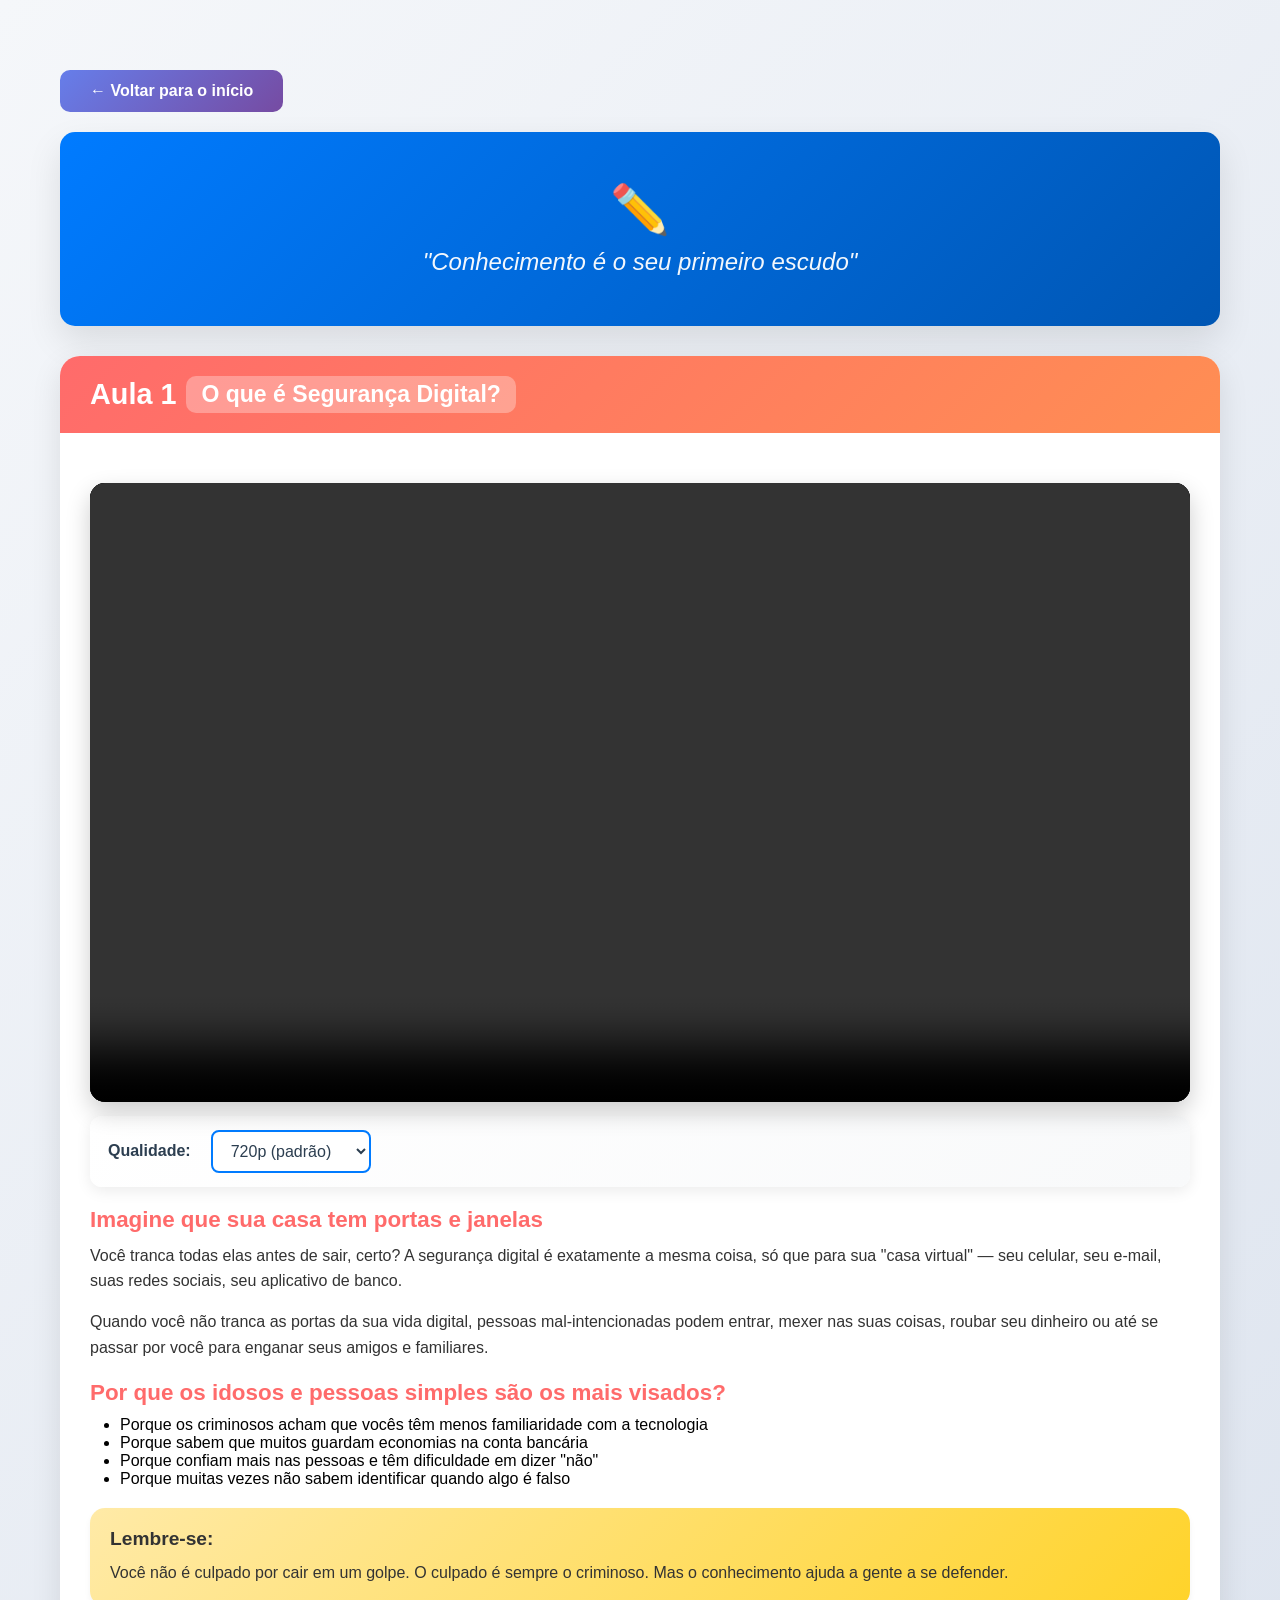
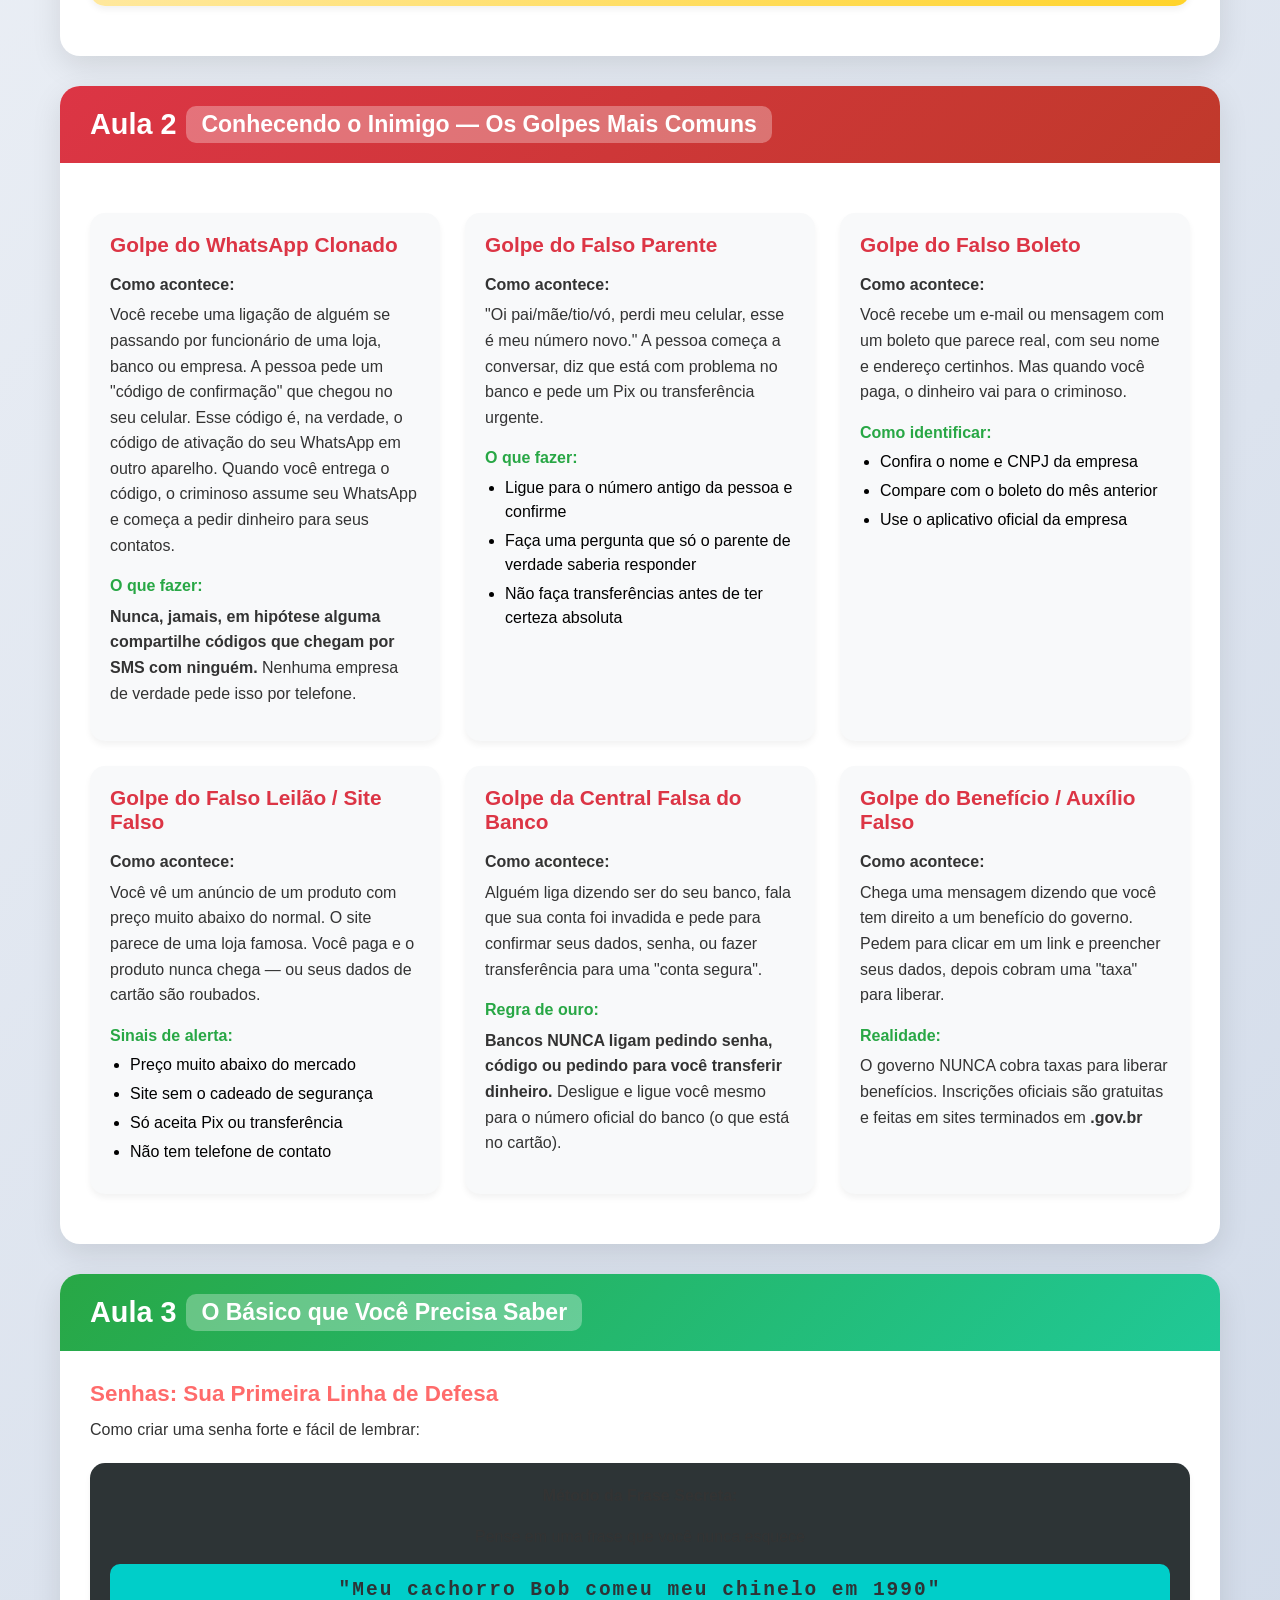
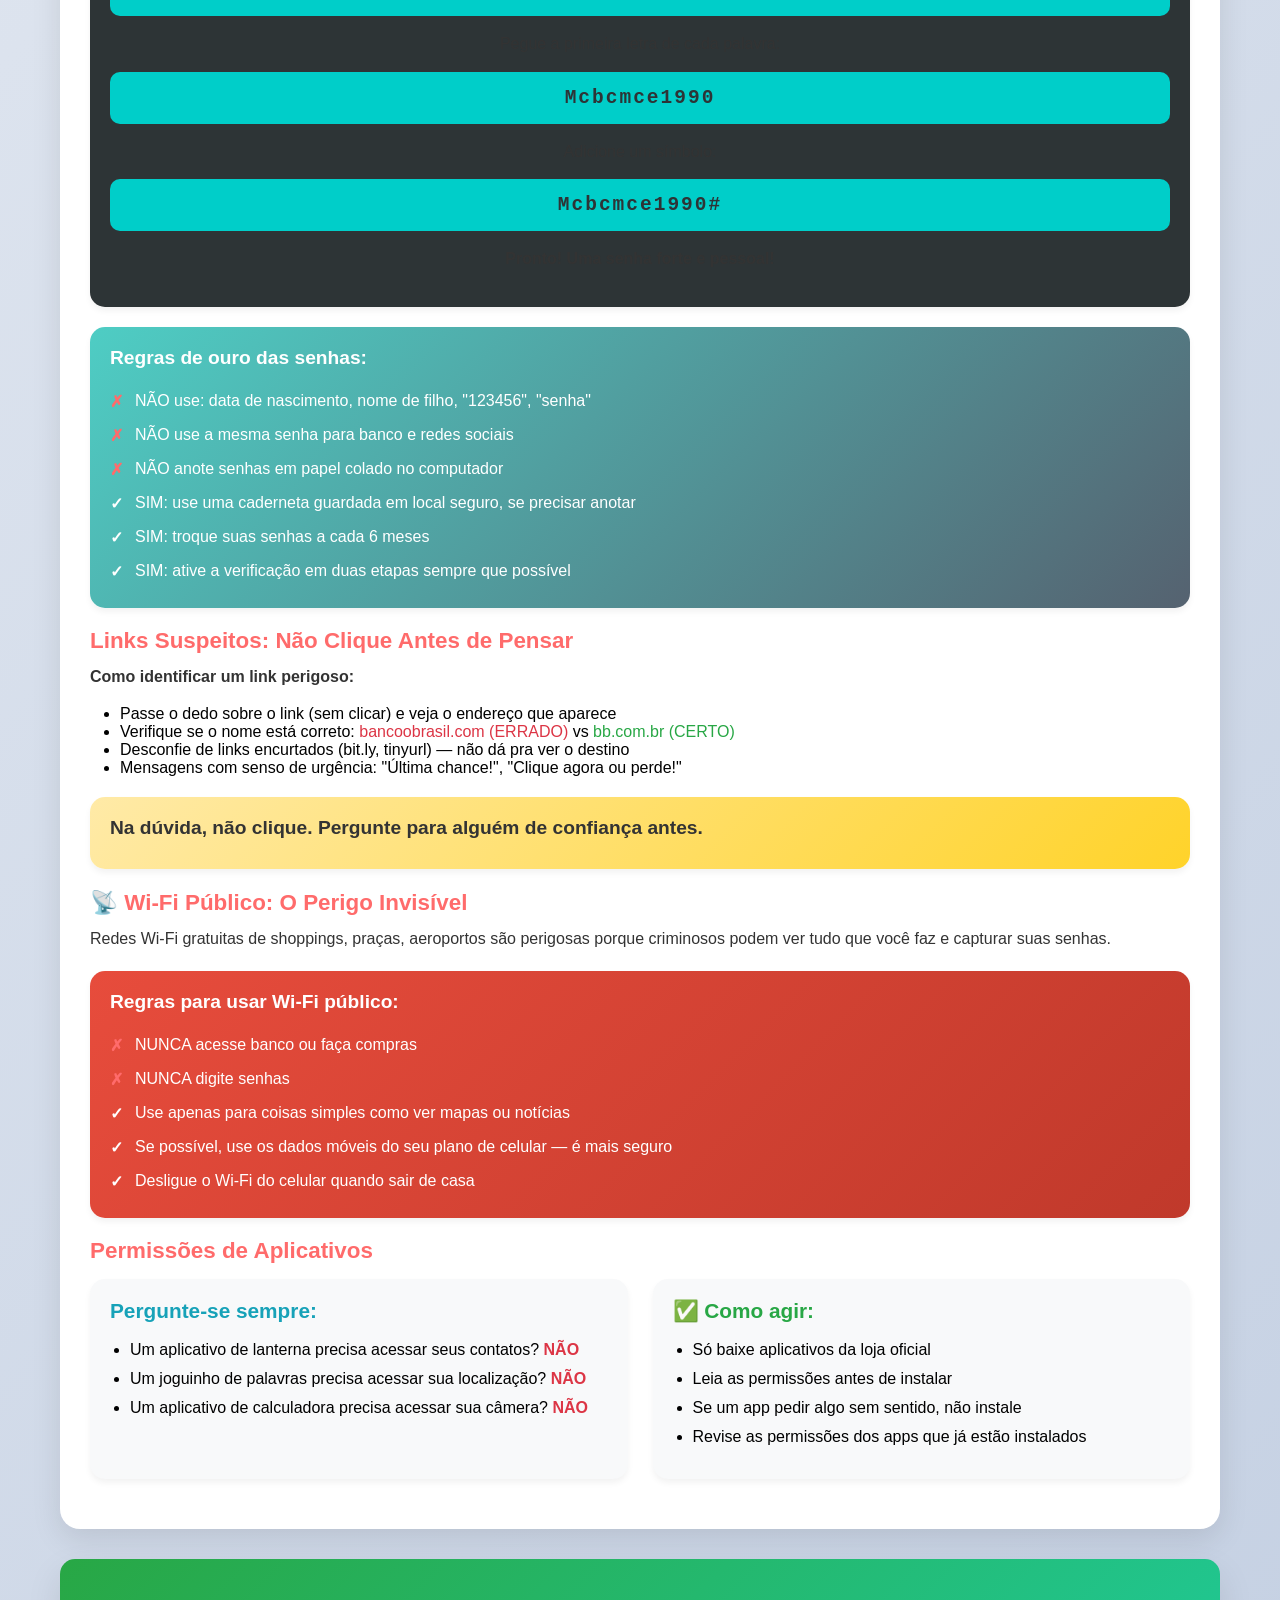
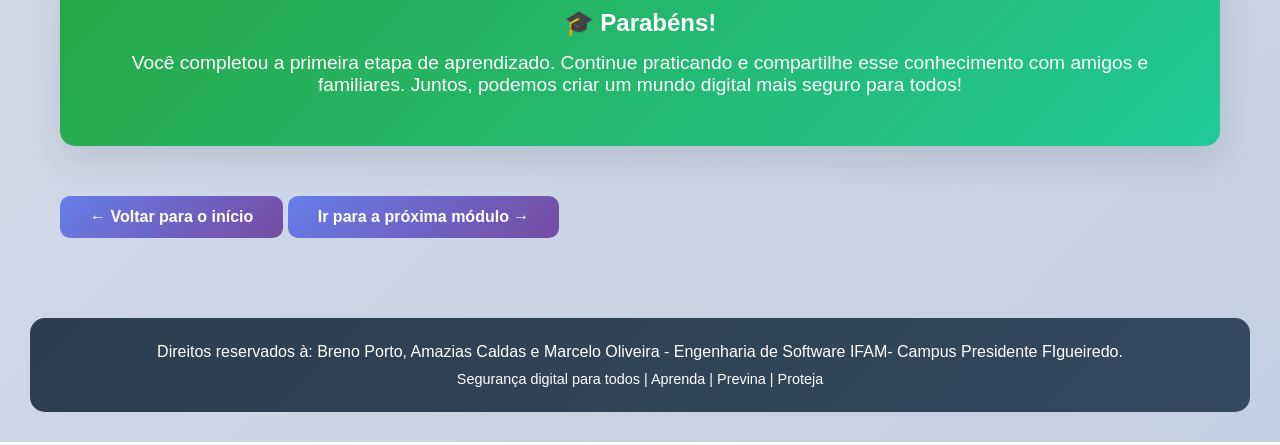
==== commit ca885810: "Adiciona player de vídeo com legendas e qualidade 720p/1080p. Usa Git LFS para os arquivos MP4, que " ====
--- a/aprenda.html
+++ b/aprenda.html
@@ -4,6 +4,7 @@
     <title>SAFELINK - APRENDA | Segurança Digital para Todos</title>
     <link rel="icon" href="img/favicon.ico" type="image/x-icon">
     <link rel="stylesheet" href="css/style-aprenda.css">
+    <link rel="stylesheet" href="css/video-player.css">
 </head>
 
 <body>
@@ -21,10 +22,20 @@
             <h2><span>Aula 1</span> <span class="numero-aula">O que é Segurança Digital?</span></h2>
         </div>
         <div class="aula-body">
-            <div class="video-container">
-                <div class="video-placeholder">
-                    <span><strong>Espaço para Vídeo Aula 1</strong></span>
-                    <p>Insira o link do YouTube no iframe quando disponível</p>
+            <div class="video-player" data-video-player
+                 data-src720p="video/video-aula-1-720p.mp4"
+                 data-src1080p="video/video-aula-1-1080p.mp4"
+                 data-default-quality="720p">
+                <div class="video-container">
+                    <video controls playsinline preload="metadata"
+                           src="video/video-aula-1-720p.mp4">
+                        <track kind="subtitles" src="video/video-aula-1.vtt" srclang="pt-BR" label="Português" default>
+                        Seu navegador não suporta reprodução de vídeo.
+                    </video>
+                </div>
+                <div class="video-toolbar">
+                    <label for="qualidade-aula-1">Qualidade:</label>
+                    <select id="qualidade-aula-1" class="video-quality-select" aria-label="Selecionar qualidade do vídeo"></select>
                 </div>
             </div>
 
@@ -212,5 +223,5 @@
     <p style="margin-top: 10px; font-size: 0.9em;">Segurança digital para todos | Aprenda | Previna | Proteja</p>
 </footer>
 
-
+<script src="js/video-player.js"></script>
 </body></html>
--- a/css/style-aprenda.css
+++ b/css/style-aprenda.css
@@ -253,25 +253,8 @@
 }
 
 
-.video-container {
-position: relative;
-padding-bottom: 56.25%; 
-height: 0;
-overflow: hidden;
-border-radius: 15px;
-margin: 20px 0;
-box-shadow: 0 10px 25px rgba(0,0,0,0.2);
-background: #000;
-}
-
-.video-container iframe {
-position: absolute;
-top: 0;
-left: 0;
-width: 100%;
-height: 100%;
-border: none;
-}
+/* Player de vídeo: css/video-player.css */
+
 
 .video-placeholder {
 position: absolute;
--- a/css/video-player.css
+++ b/css/video-player.css
@@ -0,0 +1,101 @@
+.video-player {
+    max-width: 1280px;
+    margin: 20px auto;
+}
+
+.video-container {
+    position: relative;
+    padding-bottom: 56.25%;
+    height: 0;
+    overflow: hidden;
+    border-radius: 15px;
+    box-shadow: 0 10px 25px rgba(0, 0, 0, 0.2);
+    background: #000;
+}
+
+.video-container iframe,
+.video-container video {
+    position: absolute;
+    top: 0;
+    left: 0;
+    width: 100%;
+    height: 100%;
+    border: none;
+    object-fit: contain;
+    background: #000;
+}
+
+.video-container video::cue {
+    font-size: 1.1em;
+    line-height: 1.4;
+    background: rgba(0, 0, 0, 0.75);
+}
+
+.video-toolbar {
+    display: flex;
+    flex-wrap: wrap;
+    align-items: center;
+    gap: 12px 20px;
+    margin-top: 14px;
+    padding: 14px 18px;
+    background: linear-gradient(135deg, #ffffff 0%, #f8f9fa 100%);
+    border-radius: 12px;
+    box-shadow: 0 4px 15px rgba(0, 0, 0, 0.08);
+}
+
+.video-toolbar label {
+    font-weight: 600;
+    color: #2c3e50;
+    font-size: 1rem;
+}
+
+.video-quality-select {
+    min-width: 160px;
+    padding: 10px 14px;
+    font-size: 1rem;
+    font-family: inherit;
+    color: #2c3e50;
+    background: #fff;
+    border: 2px solid #007bff;
+    border-radius: 8px;
+    cursor: pointer;
+}
+
+.video-quality-select:focus {
+    outline: none;
+    box-shadow: 0 0 0 3px rgba(0, 123, 255, 0.25);
+}
+
+.video-captions-btn {
+    padding: 10px 18px;
+    font-size: 1rem;
+    font-family: inherit;
+    font-weight: 600;
+    color: #fff;
+    background: linear-gradient(135deg, #007bff 0%, #0056b3 100%);
+    border: none;
+    border-radius: 8px;
+    cursor: pointer;
+    transition: transform 0.2s ease, box-shadow 0.2s ease;
+}
+
+.video-captions-btn:hover {
+    transform: translateY(-1px);
+    box-shadow: 0 4px 12px rgba(0, 123, 255, 0.35);
+}
+
+.video-captions-btn[aria-pressed="false"] {
+    background: linear-gradient(135deg, #6c757d 0%, #495057 100%);
+}
+
+@media (max-width: 600px) {
+    .video-toolbar {
+        flex-direction: column;
+        align-items: stretch;
+    }
+
+    .video-quality-select,
+    .video-captions-btn {
+        width: 100%;
+    }
+}
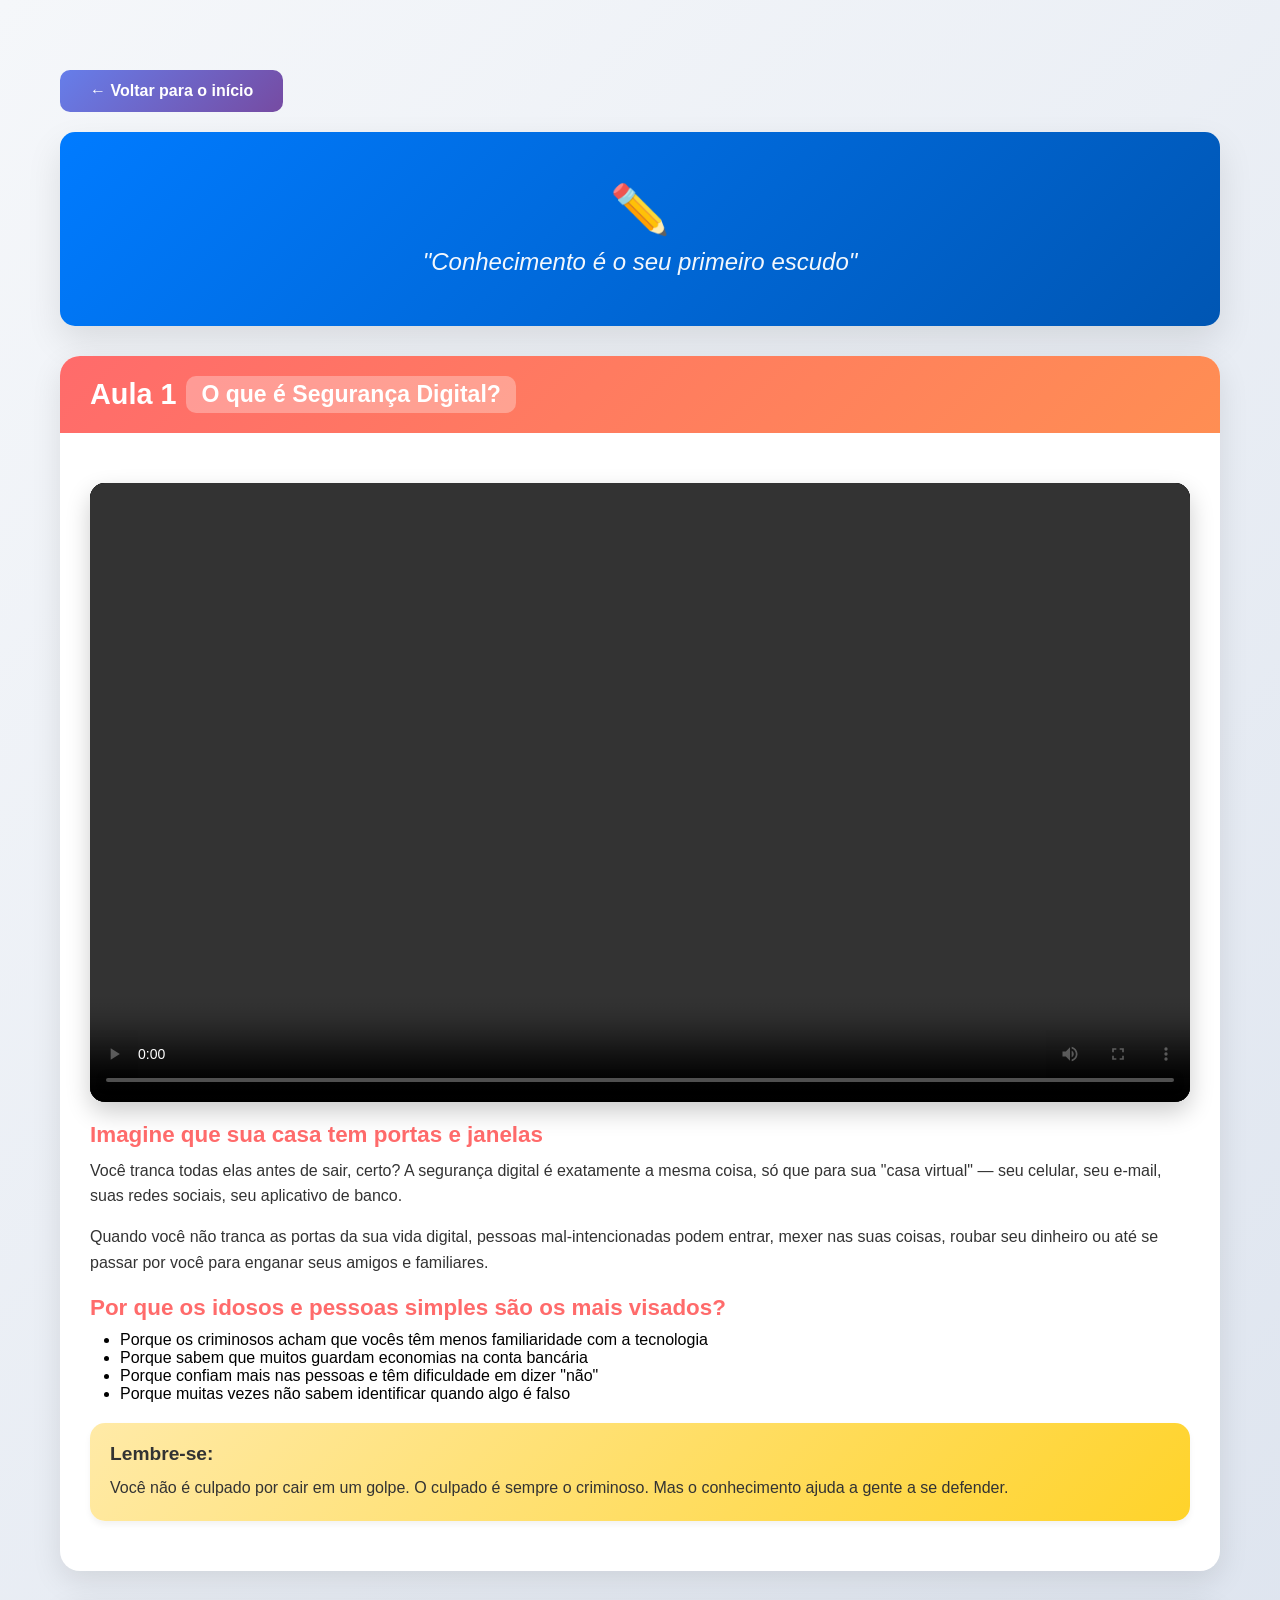
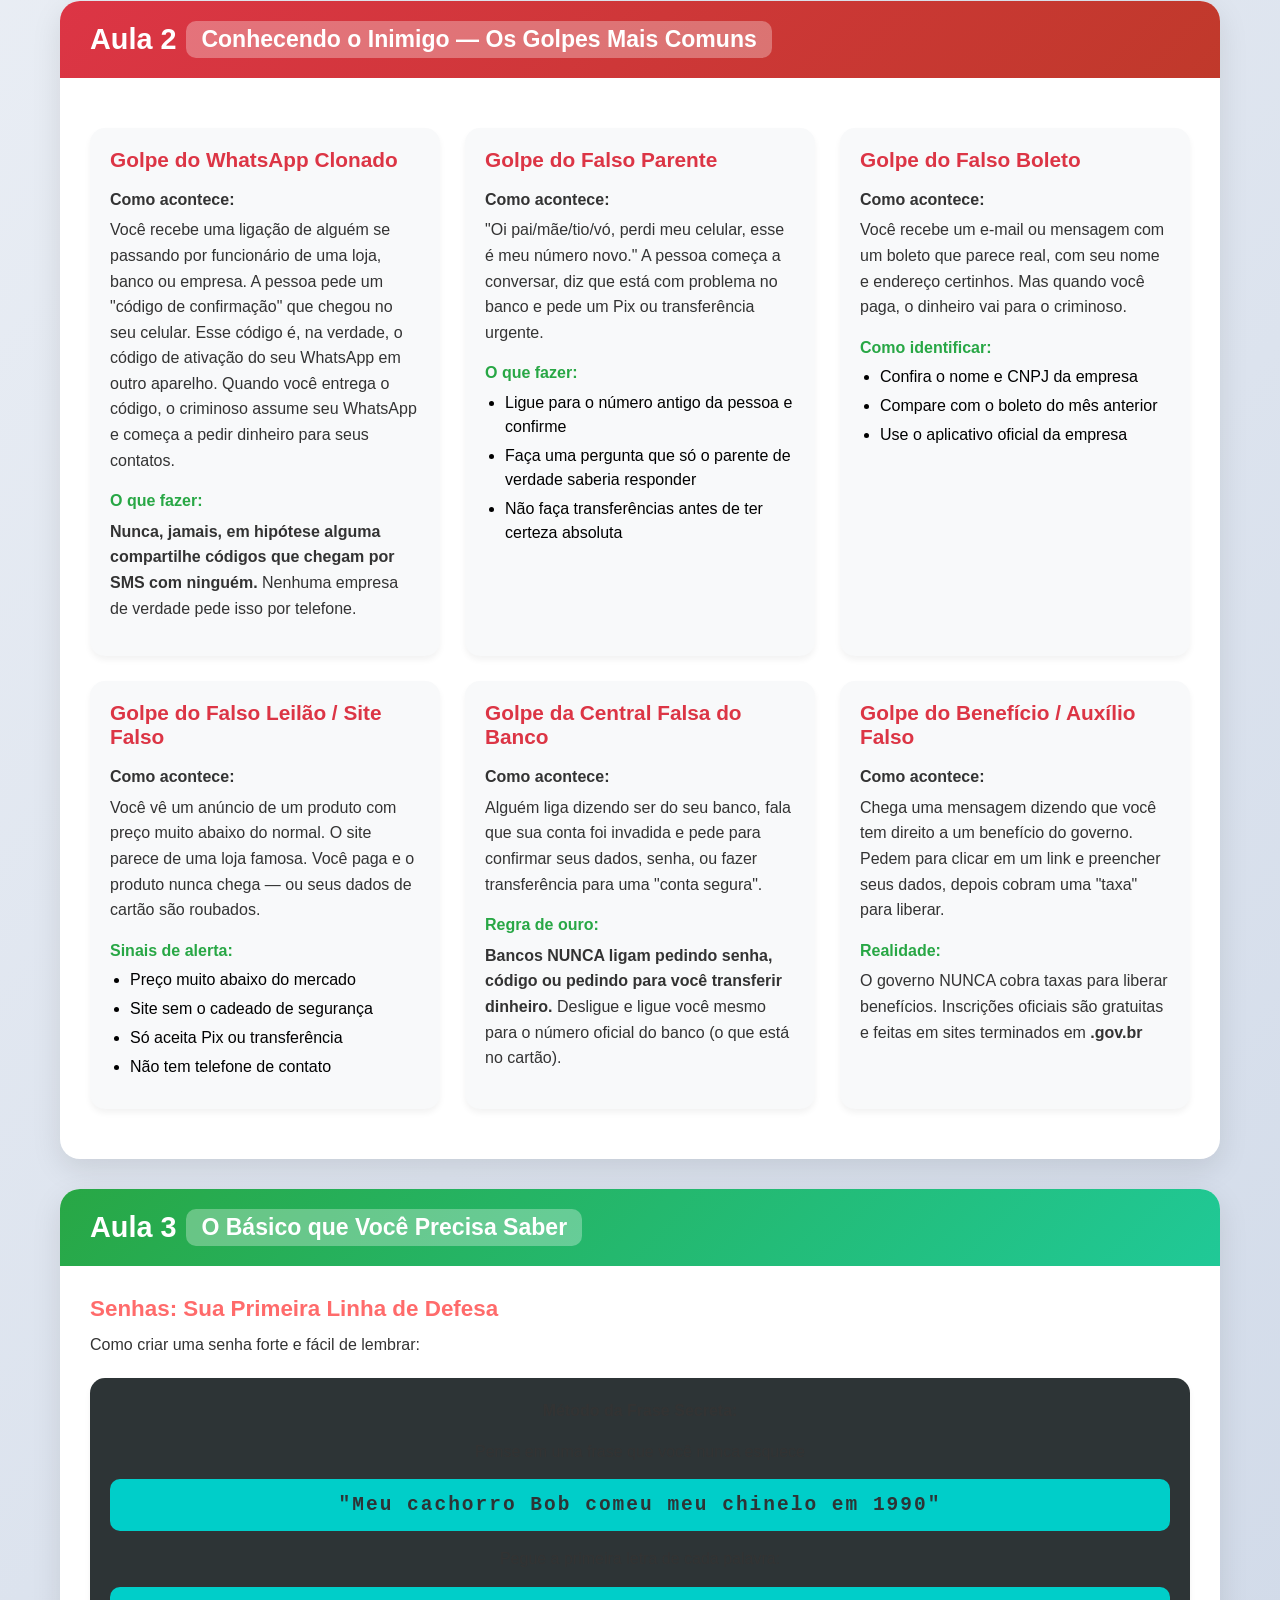
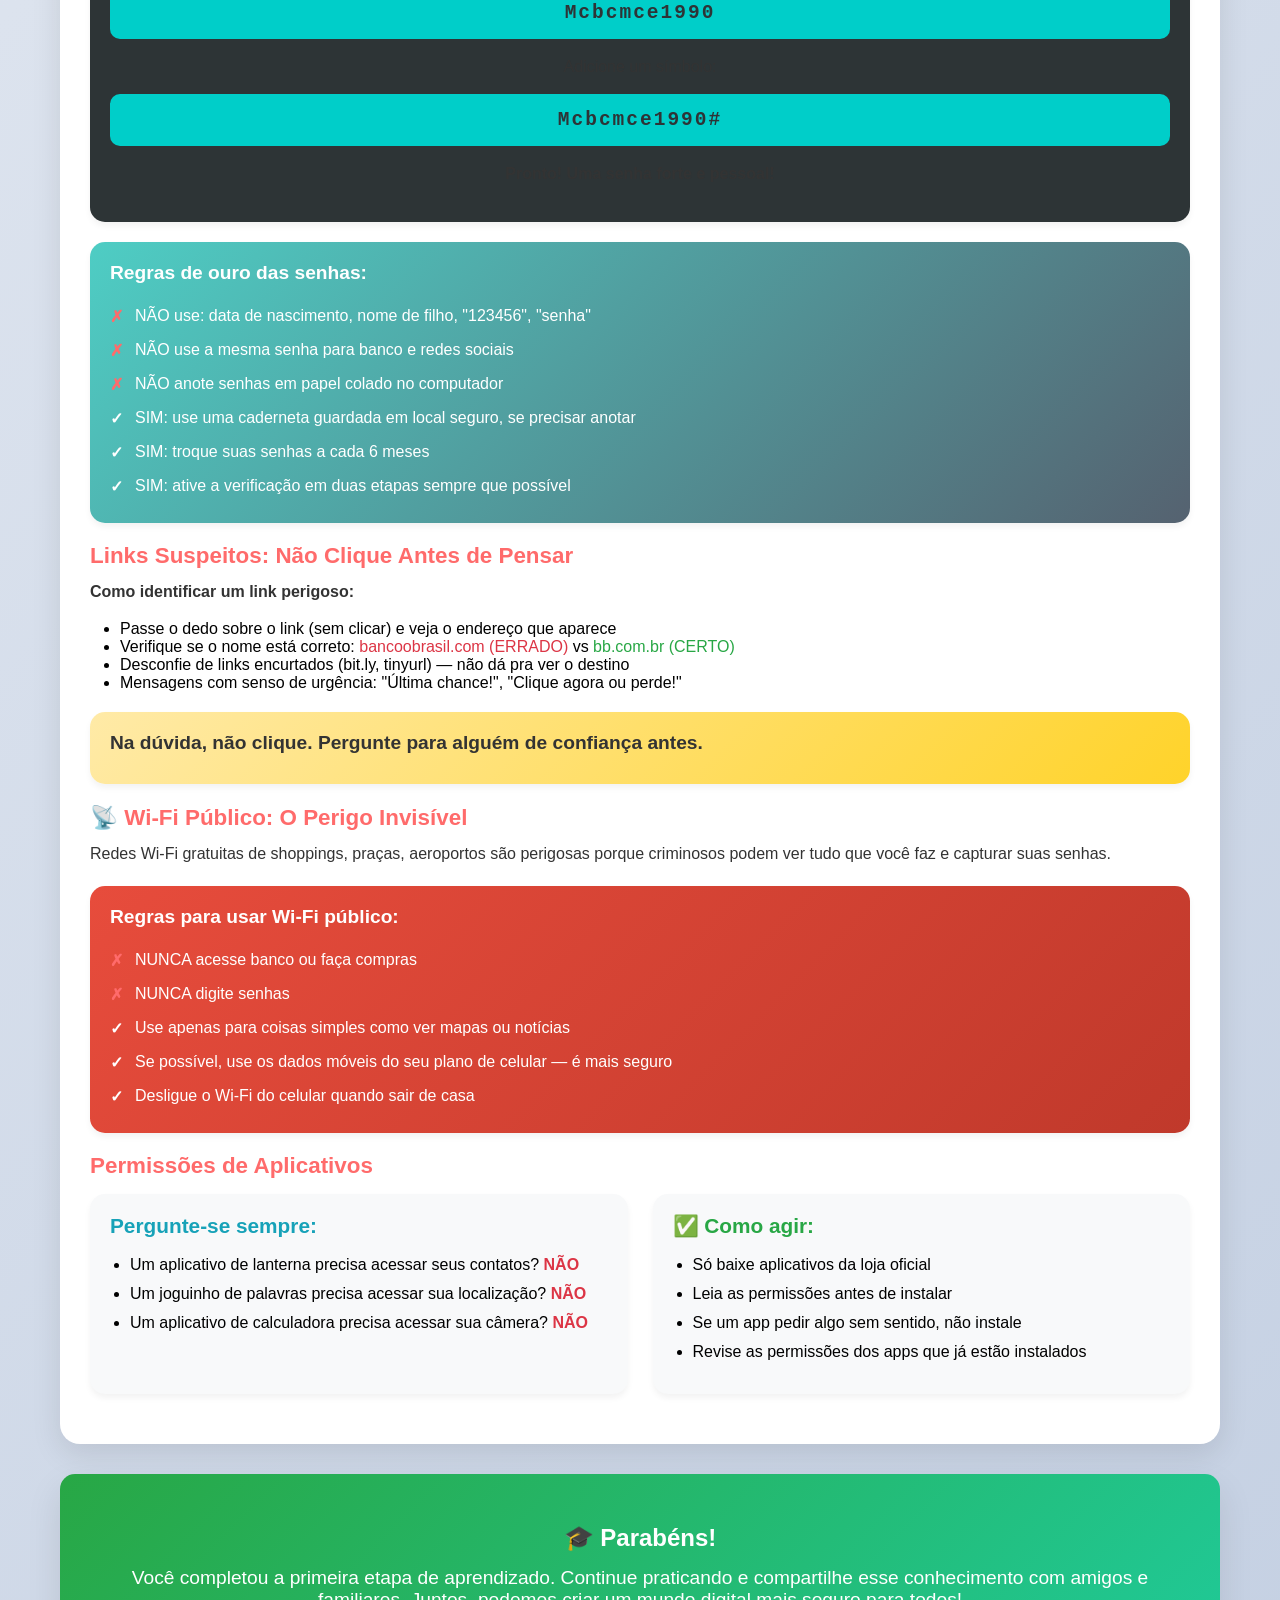
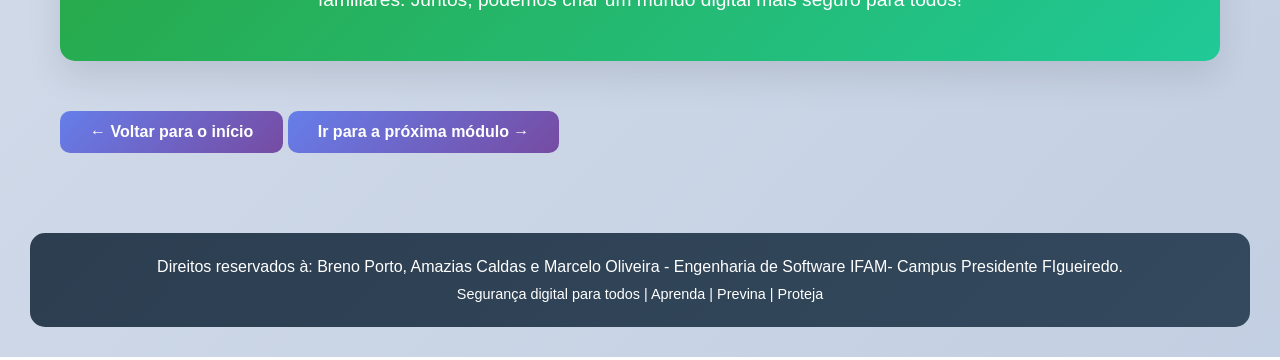
==== commit 52d51a9f: "video" ====
--- a/aprenda.html
+++ b/aprenda.html
@@ -22,20 +22,12 @@
             <h2><span>Aula 1</span> <span class="numero-aula">O que é Segurança Digital?</span></h2>
         </div>
         <div class="aula-body">
-            <div class="video-player" data-video-player
-                 data-src720p="video/video-aula-1-720p.mp4"
-                 data-src1080p="video/video-aula-1-1080p.mp4"
-                 data-default-quality="720p">
+            <div class="video-player">
                 <div class="video-container">
-                    <video controls playsinline preload="metadata"
-                           src="video/video-aula-1-720p.mp4">
+                    <video controls playsinline preload="metadata" src="video/video-aula-1.mp4">
                         <track kind="subtitles" src="video/video-aula-1.vtt" srclang="pt-BR" label="Português" default>
                         Seu navegador não suporta reprodução de vídeo.
                     </video>
-                </div>
-                <div class="video-toolbar">
-                    <label for="qualidade-aula-1">Qualidade:</label>
-                    <select id="qualidade-aula-1" class="video-quality-select" aria-label="Selecionar qualidade do vídeo"></select>
                 </div>
             </div>
 
@@ -223,5 +215,4 @@
     <p style="margin-top: 10px; font-size: 0.9em;">Segurança digital para todos | Aprenda | Previna | Proteja</p>
 </footer>
 
-<script src="js/video-player.js"></script>
 </body></html>
--- a/css/video-player.css
+++ b/css/video-player.css
@@ -30,72 +30,3 @@
     line-height: 1.4;
     background: rgba(0, 0, 0, 0.75);
 }
-
-.video-toolbar {
-    display: flex;
-    flex-wrap: wrap;
-    align-items: center;
-    gap: 12px 20px;
-    margin-top: 14px;
-    padding: 14px 18px;
-    background: linear-gradient(135deg, #ffffff 0%, #f8f9fa 100%);
-    border-radius: 12px;
-    box-shadow: 0 4px 15px rgba(0, 0, 0, 0.08);
-}
-
-.video-toolbar label {
-    font-weight: 600;
-    color: #2c3e50;
-    font-size: 1rem;
-}
-
-.video-quality-select {
-    min-width: 160px;
-    padding: 10px 14px;
-    font-size: 1rem;
-    font-family: inherit;
-    color: #2c3e50;
-    background: #fff;
-    border: 2px solid #007bff;
-    border-radius: 8px;
-    cursor: pointer;
-}
-
-.video-quality-select:focus {
-    outline: none;
-    box-shadow: 0 0 0 3px rgba(0, 123, 255, 0.25);
-}
-
-.video-captions-btn {
-    padding: 10px 18px;
-    font-size: 1rem;
-    font-family: inherit;
-    font-weight: 600;
-    color: #fff;
-    background: linear-gradient(135deg, #007bff 0%, #0056b3 100%);
-    border: none;
-    border-radius: 8px;
-    cursor: pointer;
-    transition: transform 0.2s ease, box-shadow 0.2s ease;
-}
-
-.video-captions-btn:hover {
-    transform: translateY(-1px);
-    box-shadow: 0 4px 12px rgba(0, 123, 255, 0.35);
-}
-
-.video-captions-btn[aria-pressed="false"] {
-    background: linear-gradient(135deg, #6c757d 0%, #495057 100%);
-}
-
-@media (max-width: 600px) {
-    .video-toolbar {
-        flex-direction: column;
-        align-items: stretch;
-    }
-
-    .video-quality-select,
-    .video-captions-btn {
-        width: 100%;
-    }
-}
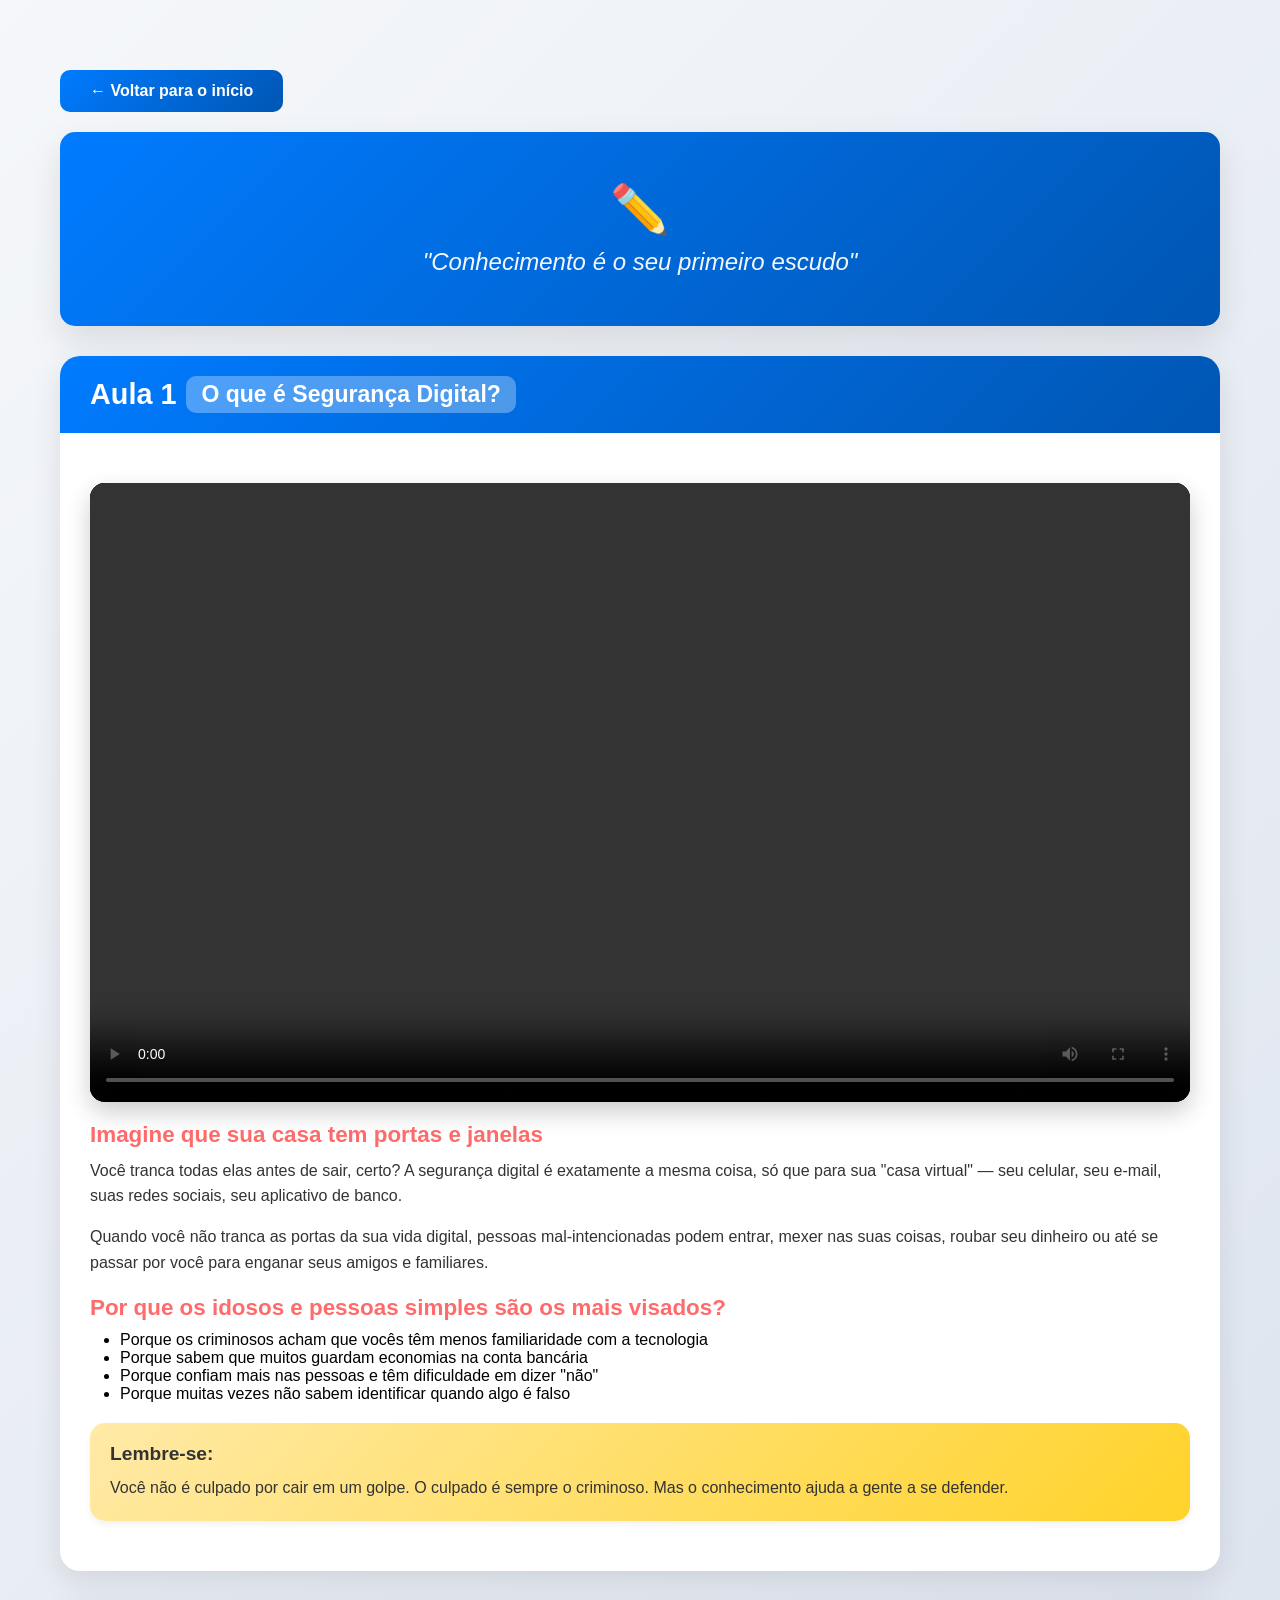
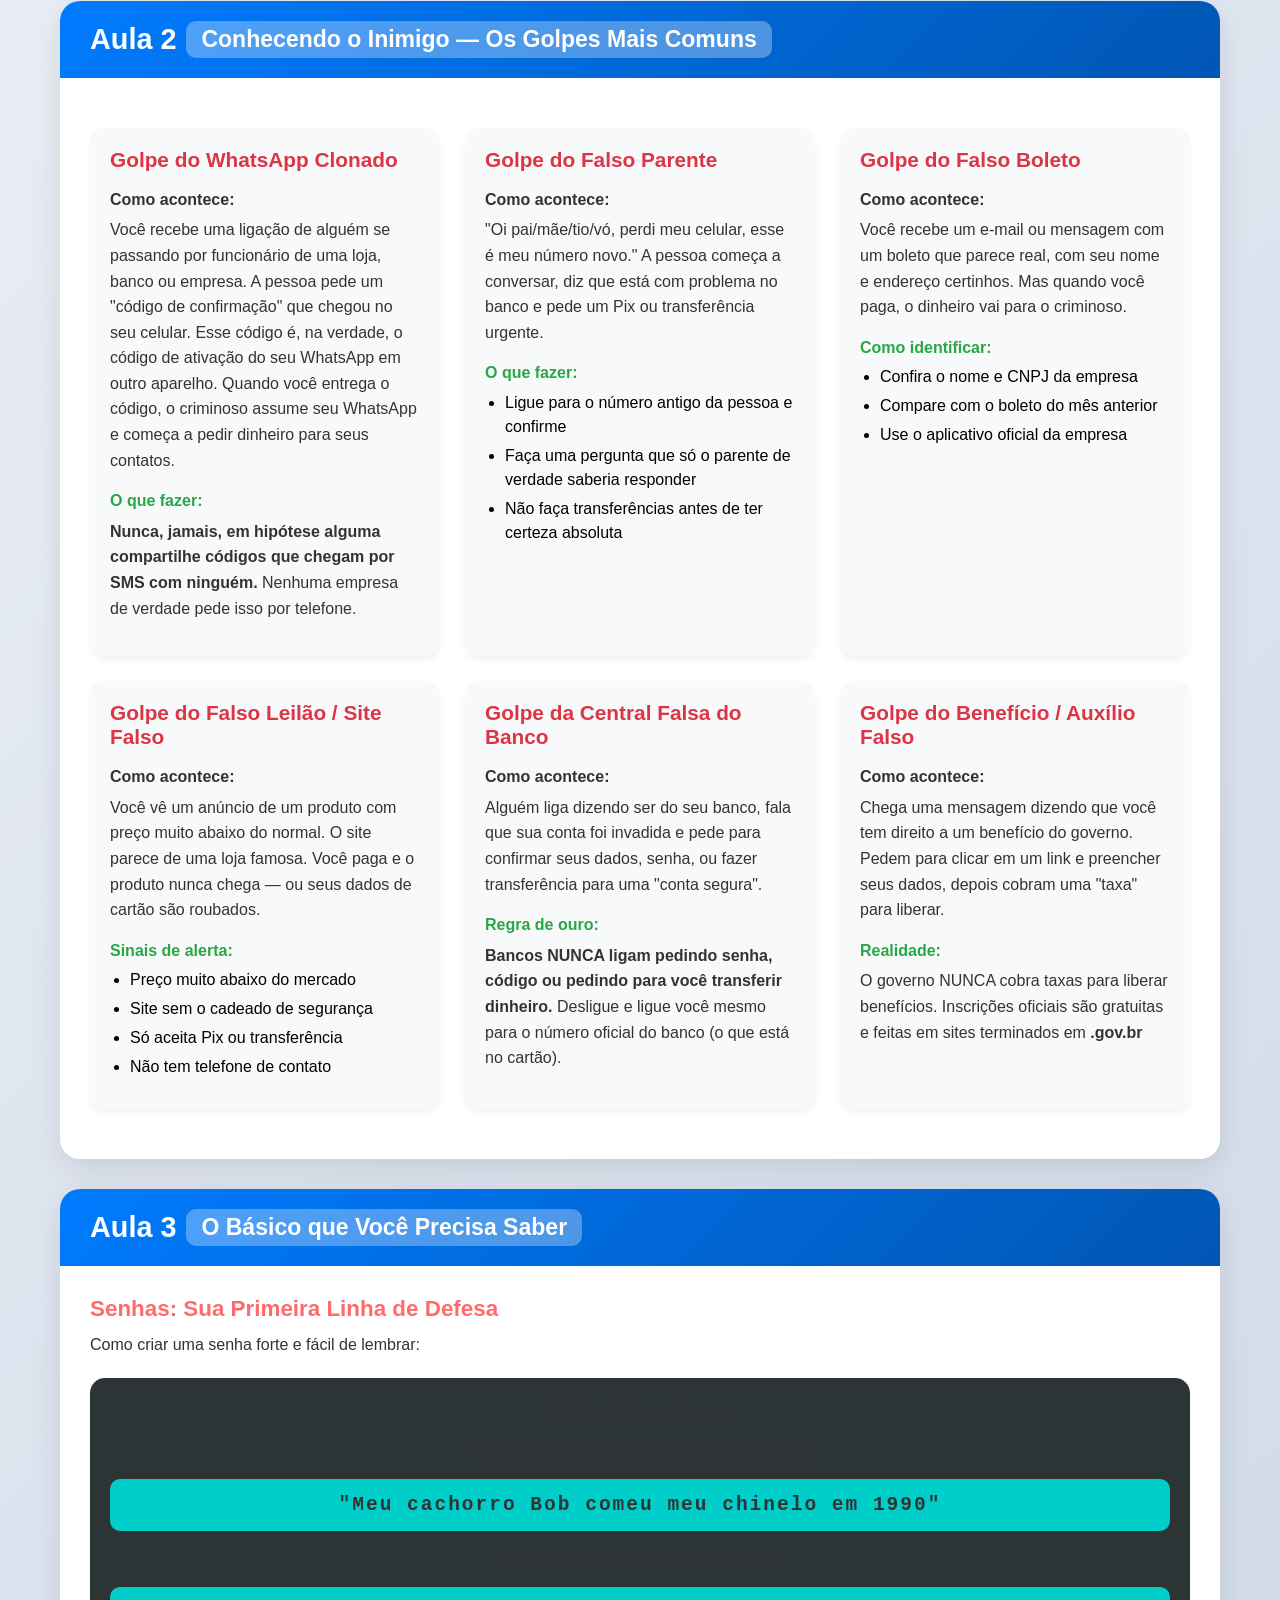
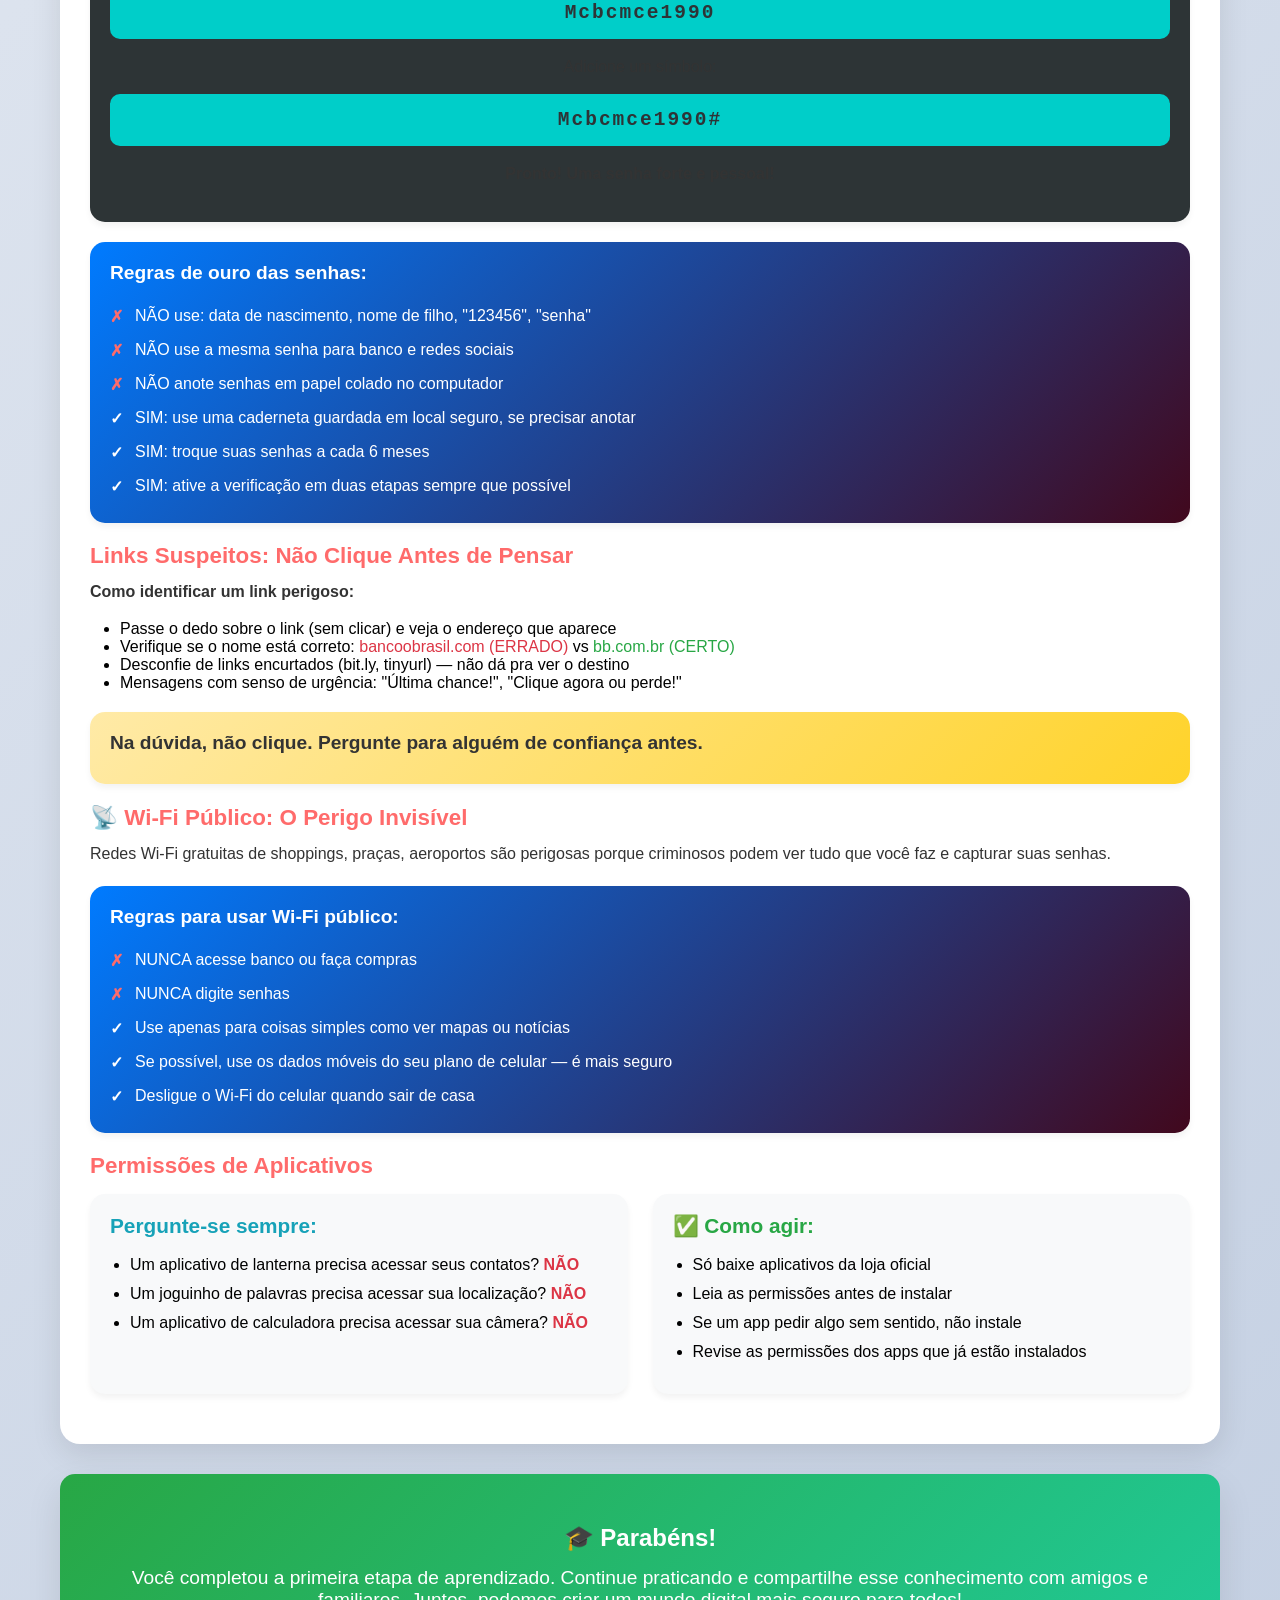
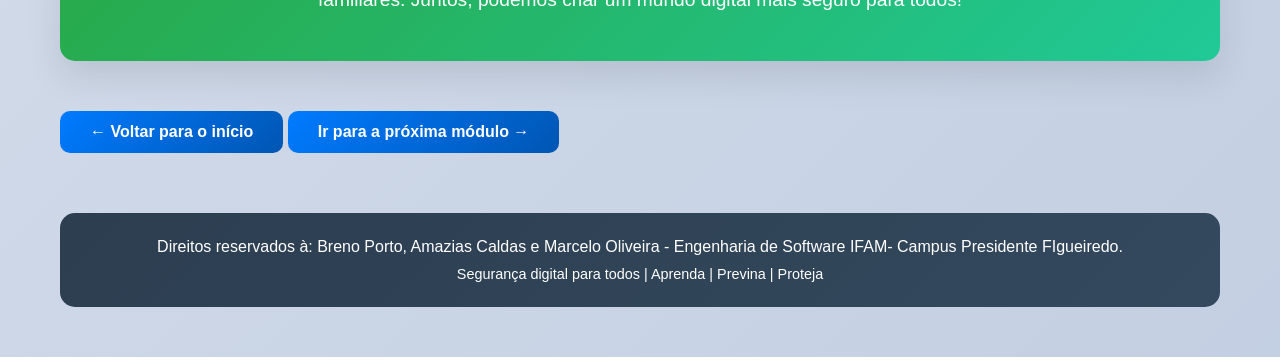
==== commit fdcca60f: "video aula 3" ====
--- a/aprenda.html
+++ b/aprenda.html
@@ -51,7 +51,7 @@
     </div>
 
     <div class="aula-card">
-        <div class="aula-header" style="background: linear-gradient(135deg, #dc3545 0%, #c0392b 100%);">
+        <div class="aula-header">
             <h2><span>Aula 2</span> <span class="numero-aula">Conhecendo o Inimigo — Os Golpes Mais Comuns</span></h2>
         </div>
         <div class="aula-body">
@@ -122,7 +122,7 @@
     </div>
 
     <div class="aula-card">
-        <div class="aula-header" style="background: linear-gradient(135deg, #28a745 0%, #20c997 100%);">
+        <div class="aula-header">
             <h2><span>Aula 3</span> <span class="numero-aula">O Básico que Você Precisa Saber</span></h2>
         </div>
         <div class="aula-body">
@@ -167,7 +167,7 @@
             
             <h3>📡 Wi-Fi Público: O Perigo Invisível</h3>
             <p>Redes Wi-Fi gratuitas de shoppings, praças, aeroportos são perigosas porque criminosos podem ver tudo que você faz e capturar suas senhas.</p>
-            <div class="regras-box" style="background: linear-gradient(135deg, #e74c3c 0%, #c0392b 100%);">
+            <div class="regras-box">
                 <h4>Regras para usar Wi-Fi público:</h4>
                 <ul>
                     <li class="nao">NUNCA acesse banco ou faça compras</li>
@@ -208,11 +208,12 @@
 
     <a class="btn-voltar" href="home.html">← Voltar para o início</a>
     <a class="btn-voltar" href="previna.html">Ir para a próxima módulo →</a>
+    <footer>
+        <p>Direitos reservados à: Breno Porto, Amazias Caldas e Marcelo Oliveira - Engenharia de Software IFAM- Campus Presidente FIgueiredo.</p>
+        <p style="margin-top: 10px; font-size: 0.9em;">Segurança digital para todos | Aprenda | Previna | Proteja</p>
+    </footer>
 </div>
 
-<footer>
-    <p>Direitos reservados à: Breno Porto, Amazias Caldas e Marcelo Oliveira - Engenharia de Software IFAM- Campus Presidente FIgueiredo.</p>
-    <p style="margin-top: 10px; font-size: 0.9em;">Segurança digital para todos | Aprenda | Previna | Proteja</p>
-</footer>
+
 
 </body></html>
--- a/css/style-aprenda.css
+++ b/css/style-aprenda.css
@@ -132,7 +132,7 @@
 }
 
 .aula-header {
-background: linear-gradient(135deg, #FF6B6B 0%, #FF8E53 100%);
+background: linear-gradient(135deg, #007BFF 0%, #0056b3 100%);
 padding: 20px 30px;
 color: white;
 }
@@ -240,7 +240,7 @@
 }
 
 .regras-box {
-background: linear-gradient(135deg, #4ECDC4 0%, #556270 100%);
+background: linear-gradient(135deg, #007BFF 0%, #41081d 100%);
 color: white;
 border-radius: 15px;
 padding: 20px;
@@ -328,7 +328,7 @@
 
 .btn-voltar {
 display: inline-block;
-background: linear-gradient(135deg, #667eea 0%, #764ba2 100%);
+background: linear-gradient(135deg, #007BFF 0%, #0056b3 100%);
 color: white;
 text-decoration: none;
 padding: 12px 30px;
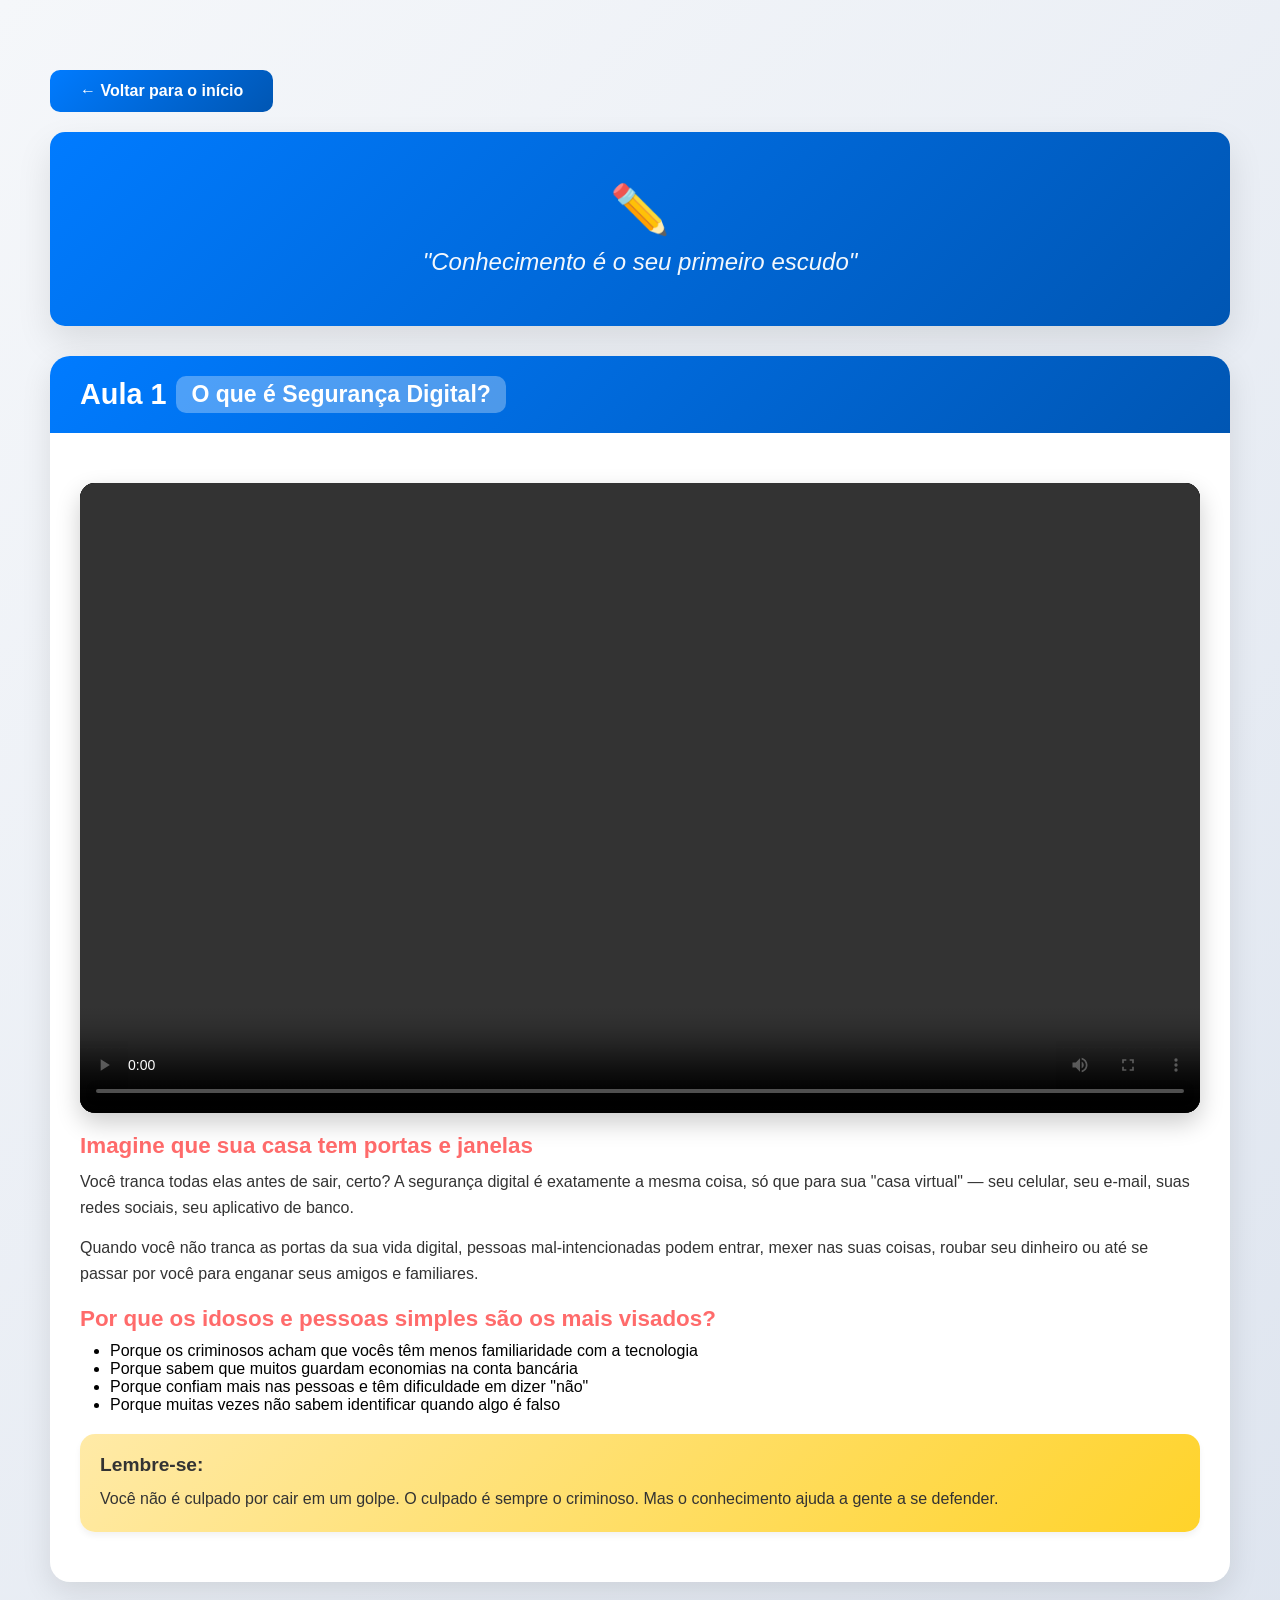
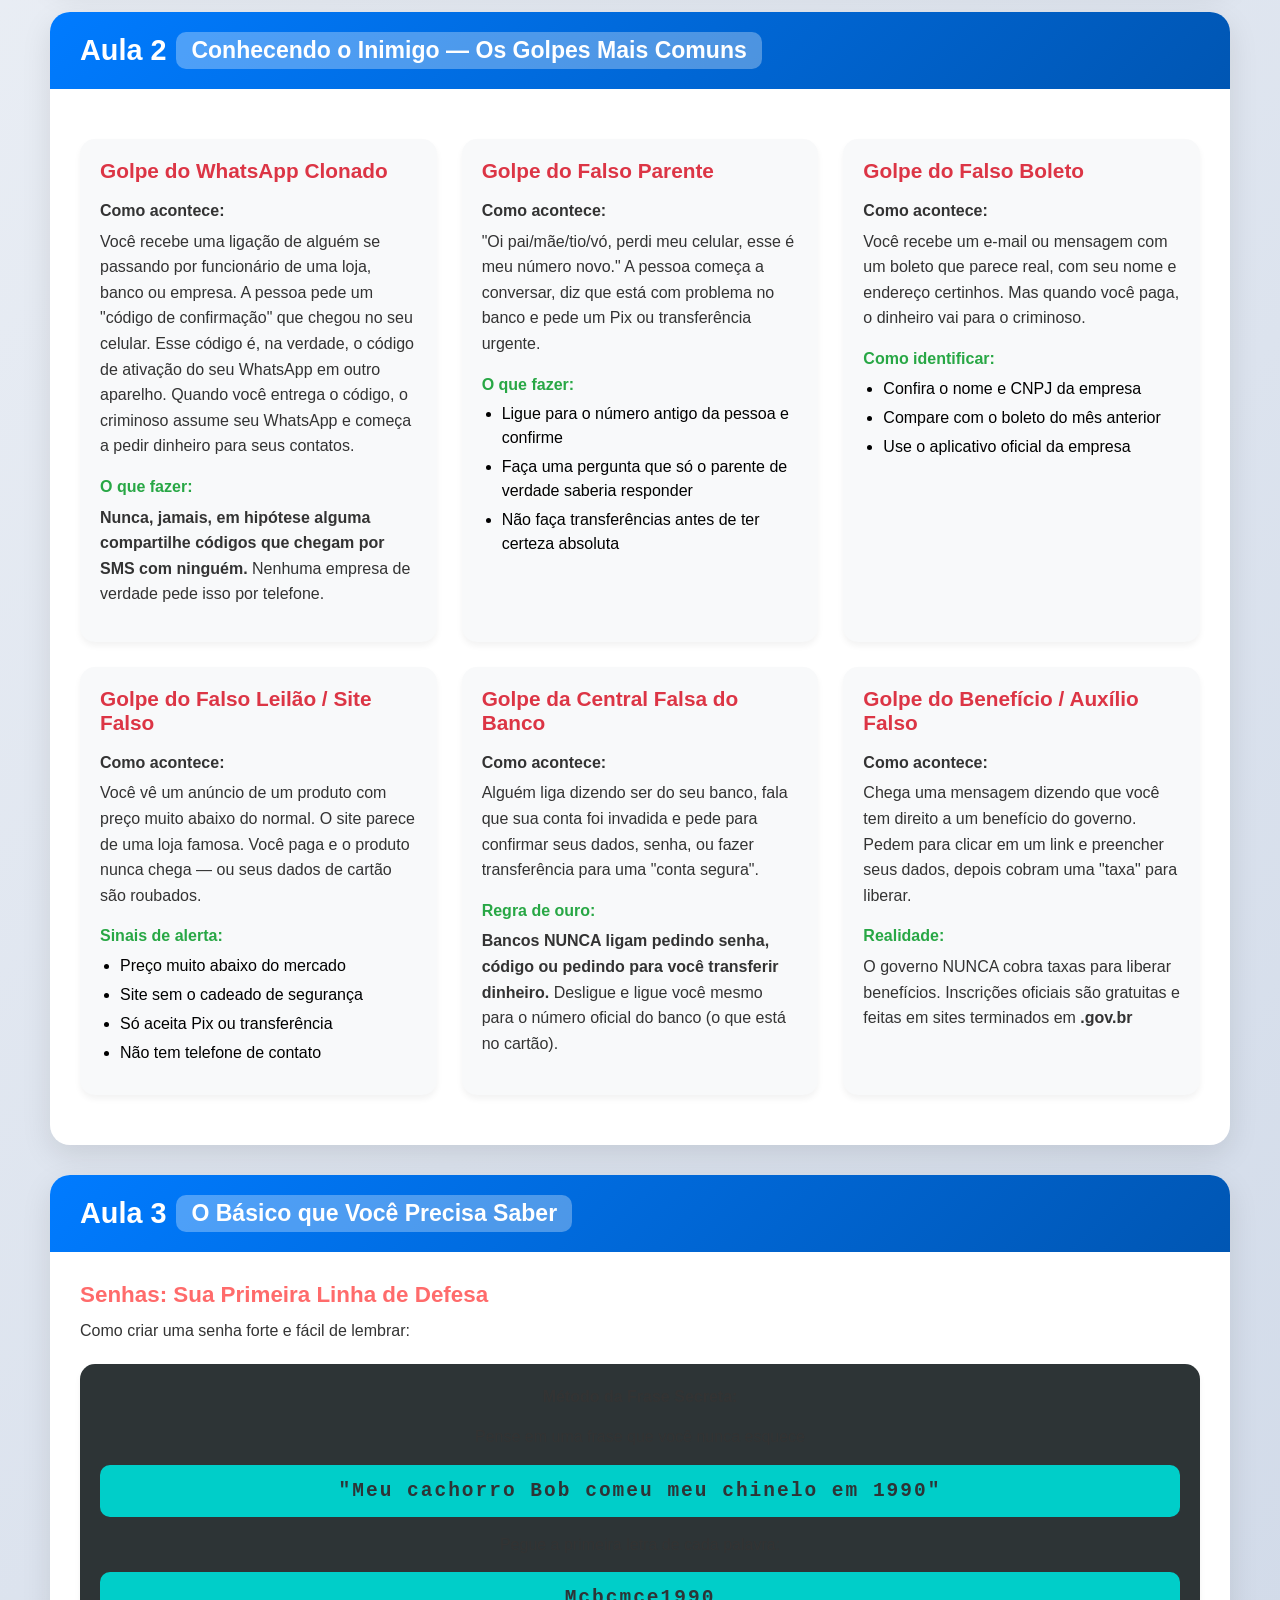
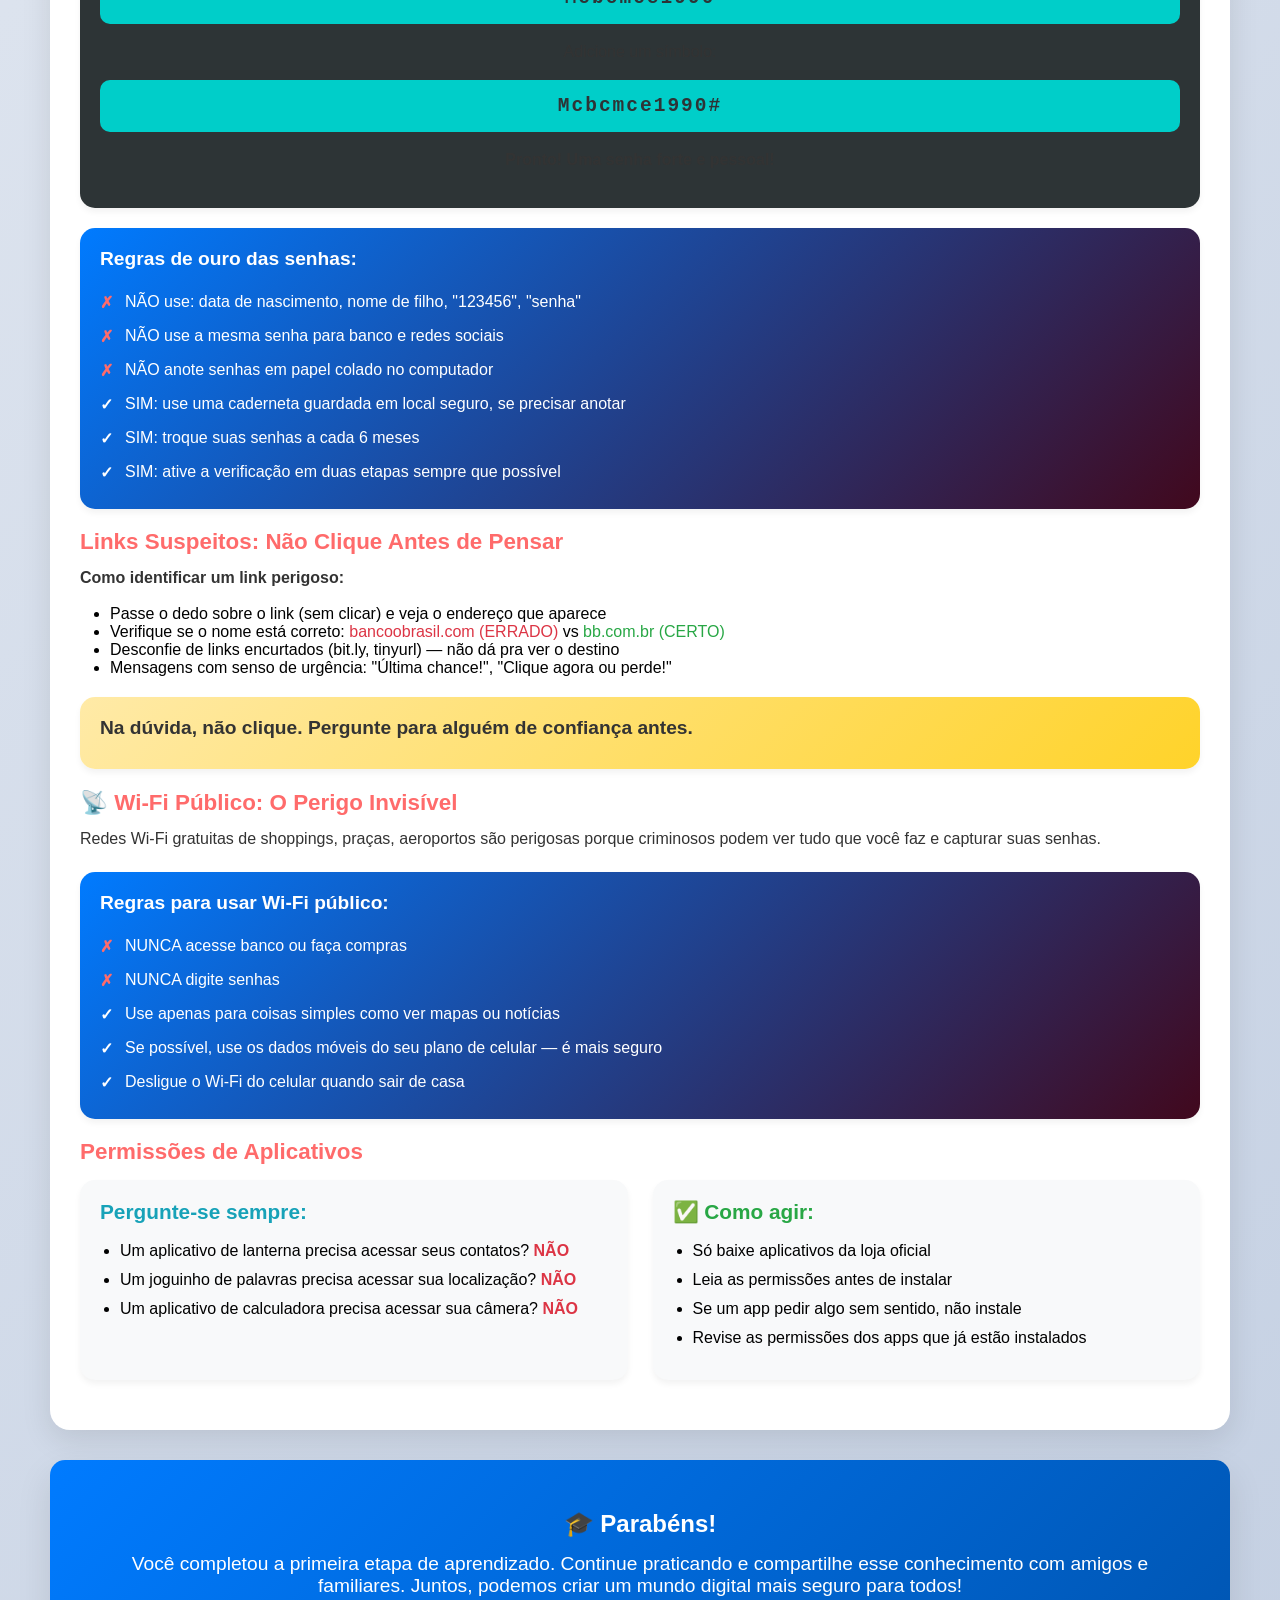
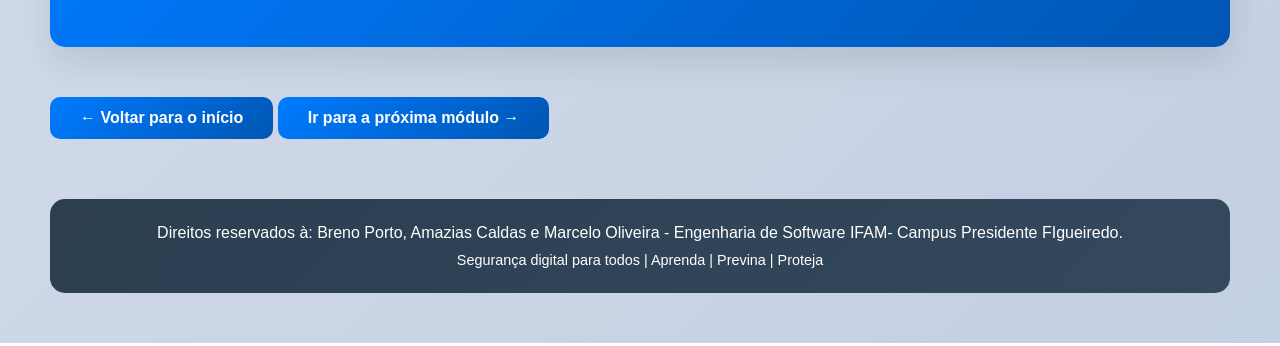
==== commit b64b6d9d: "css" ====
--- a/aprenda.html
+++ b/aprenda.html
@@ -201,7 +201,7 @@
         </div>
     </div>
 
-    <div class="hero" style="background: linear-gradient(135deg, #28a745 0%, #20c997 100%); margin-top: 20px;">
+    <div class="hero">
         <h2>🎓 Parabéns!</h2>
         <p style="font-size: 1.2em; margin-top: 15px;">Você completou a primeira etapa de aprendizado. Continue praticando e compartilhe esse conhecimento com amigos e familiares. Juntos, podemos criar um mundo digital mais seguro para todos!</p>
     </div>
--- a/css/style-aprenda.css
+++ b/css/style-aprenda.css
@@ -1,4 +1,6 @@
+@import url('https://fonts.googleapis.com/css2?family=Aldrich&display=swap');
 * {
+font-family: 'Aldrich', sans-serif, Arial, Helvetica, sans-serif;
 margin: 0;
 padding: 0;
 box-sizing: border-box;
@@ -89,7 +91,7 @@
 
 
 .conteudo {
-max-width: 1200px;
+max-width: 1300px;
 margin: 0 auto;
 padding: 20px;
 }
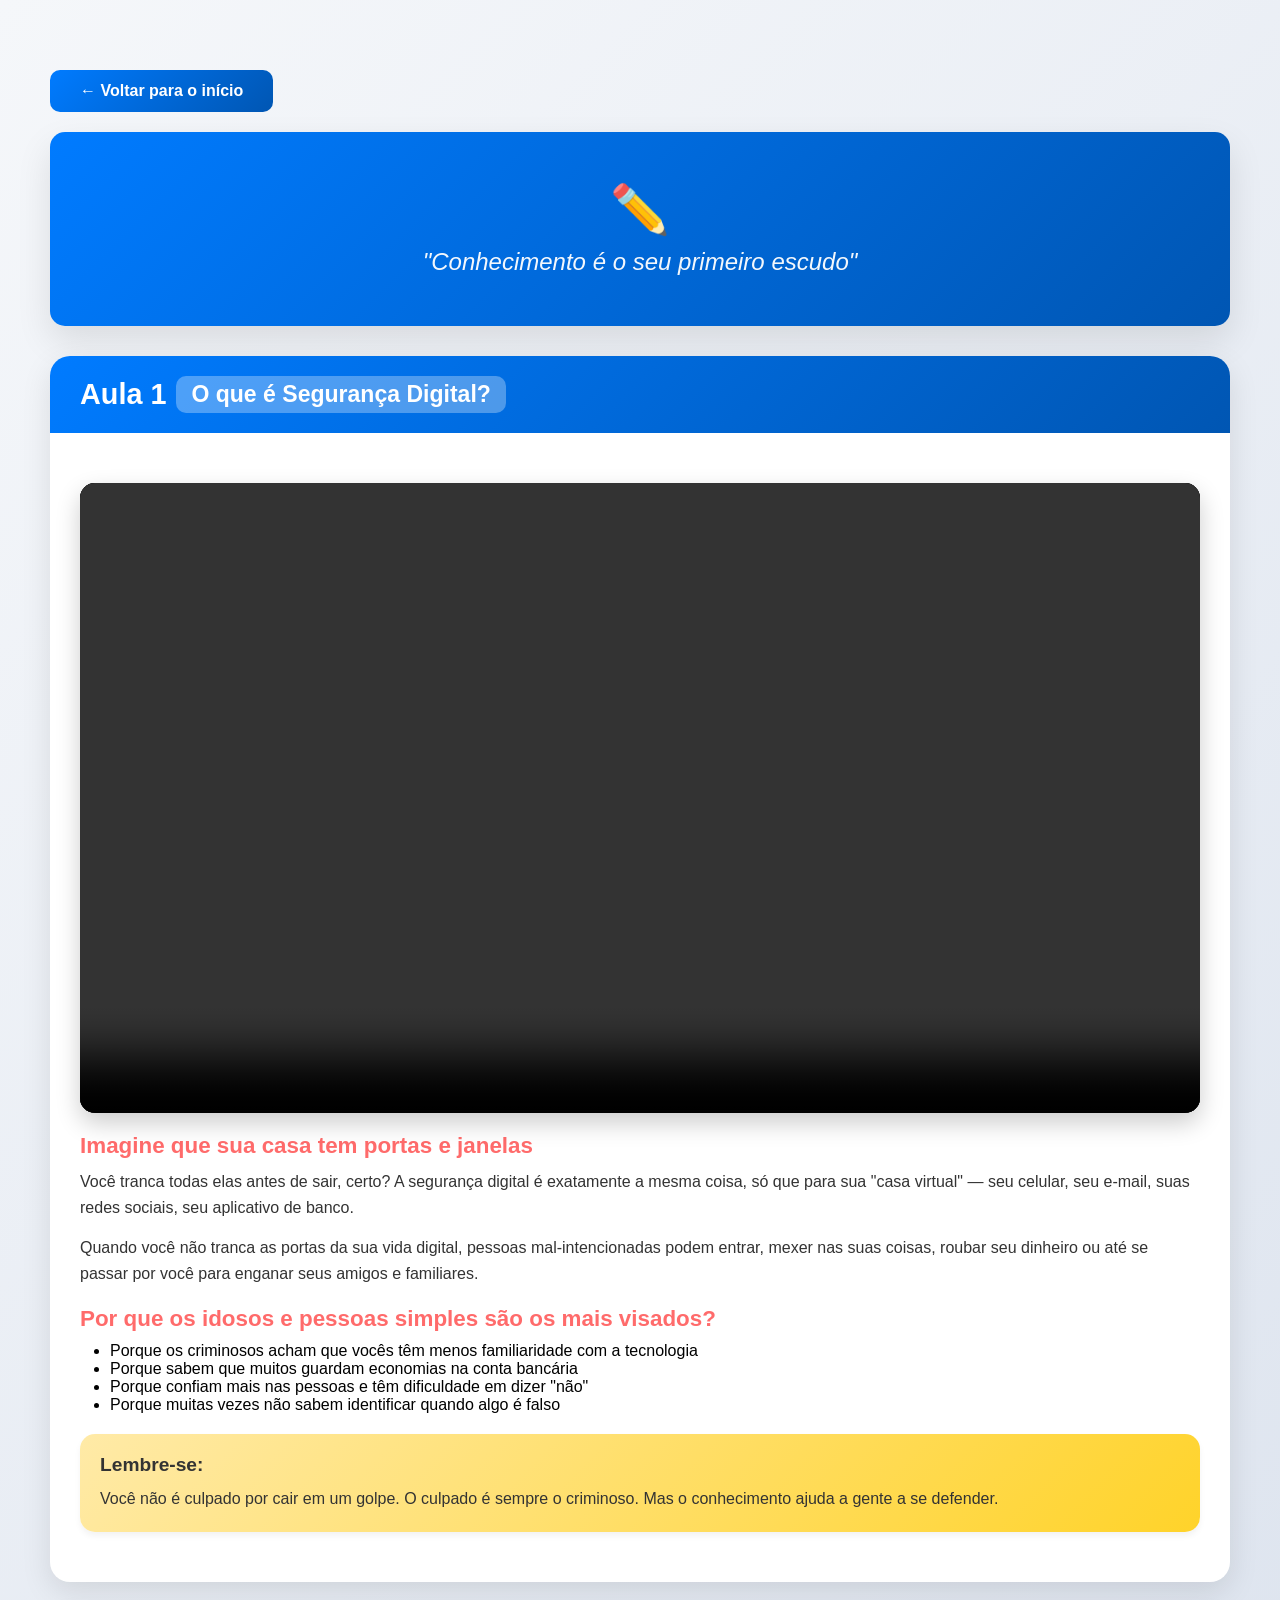
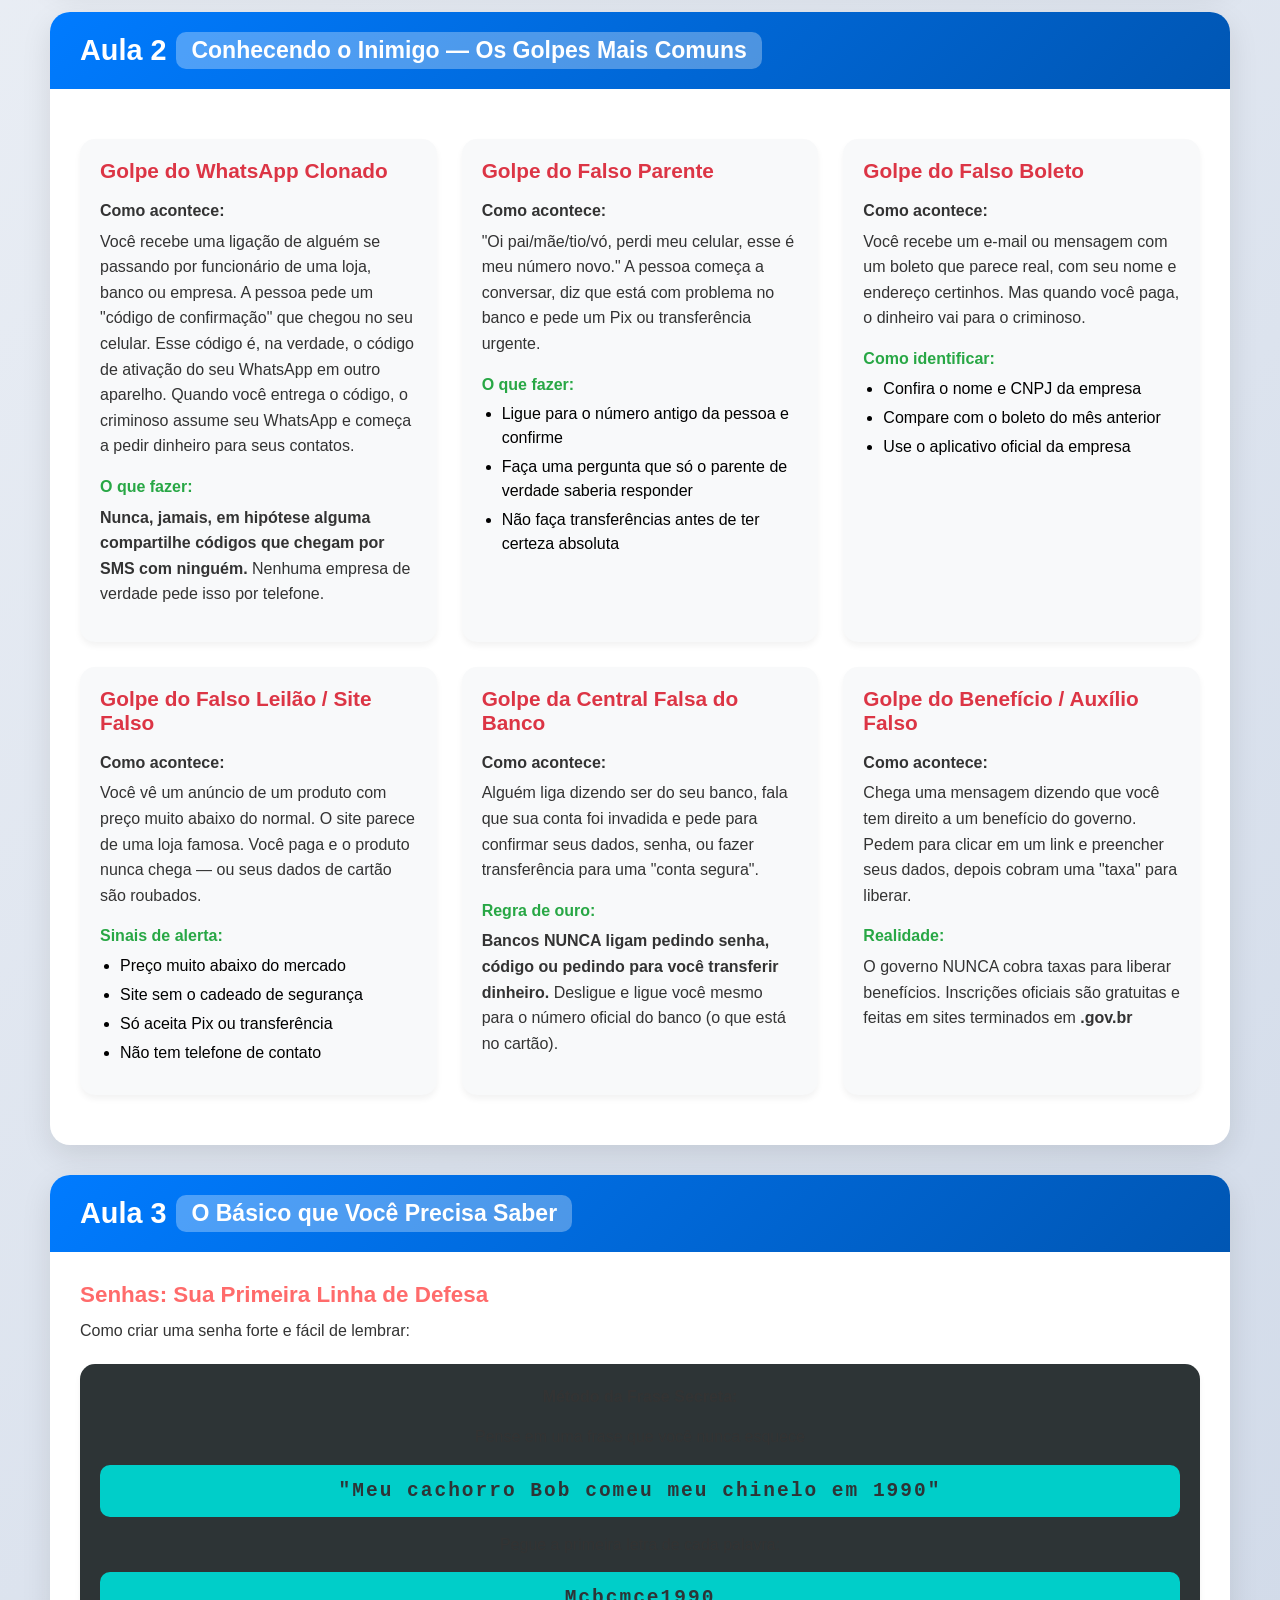
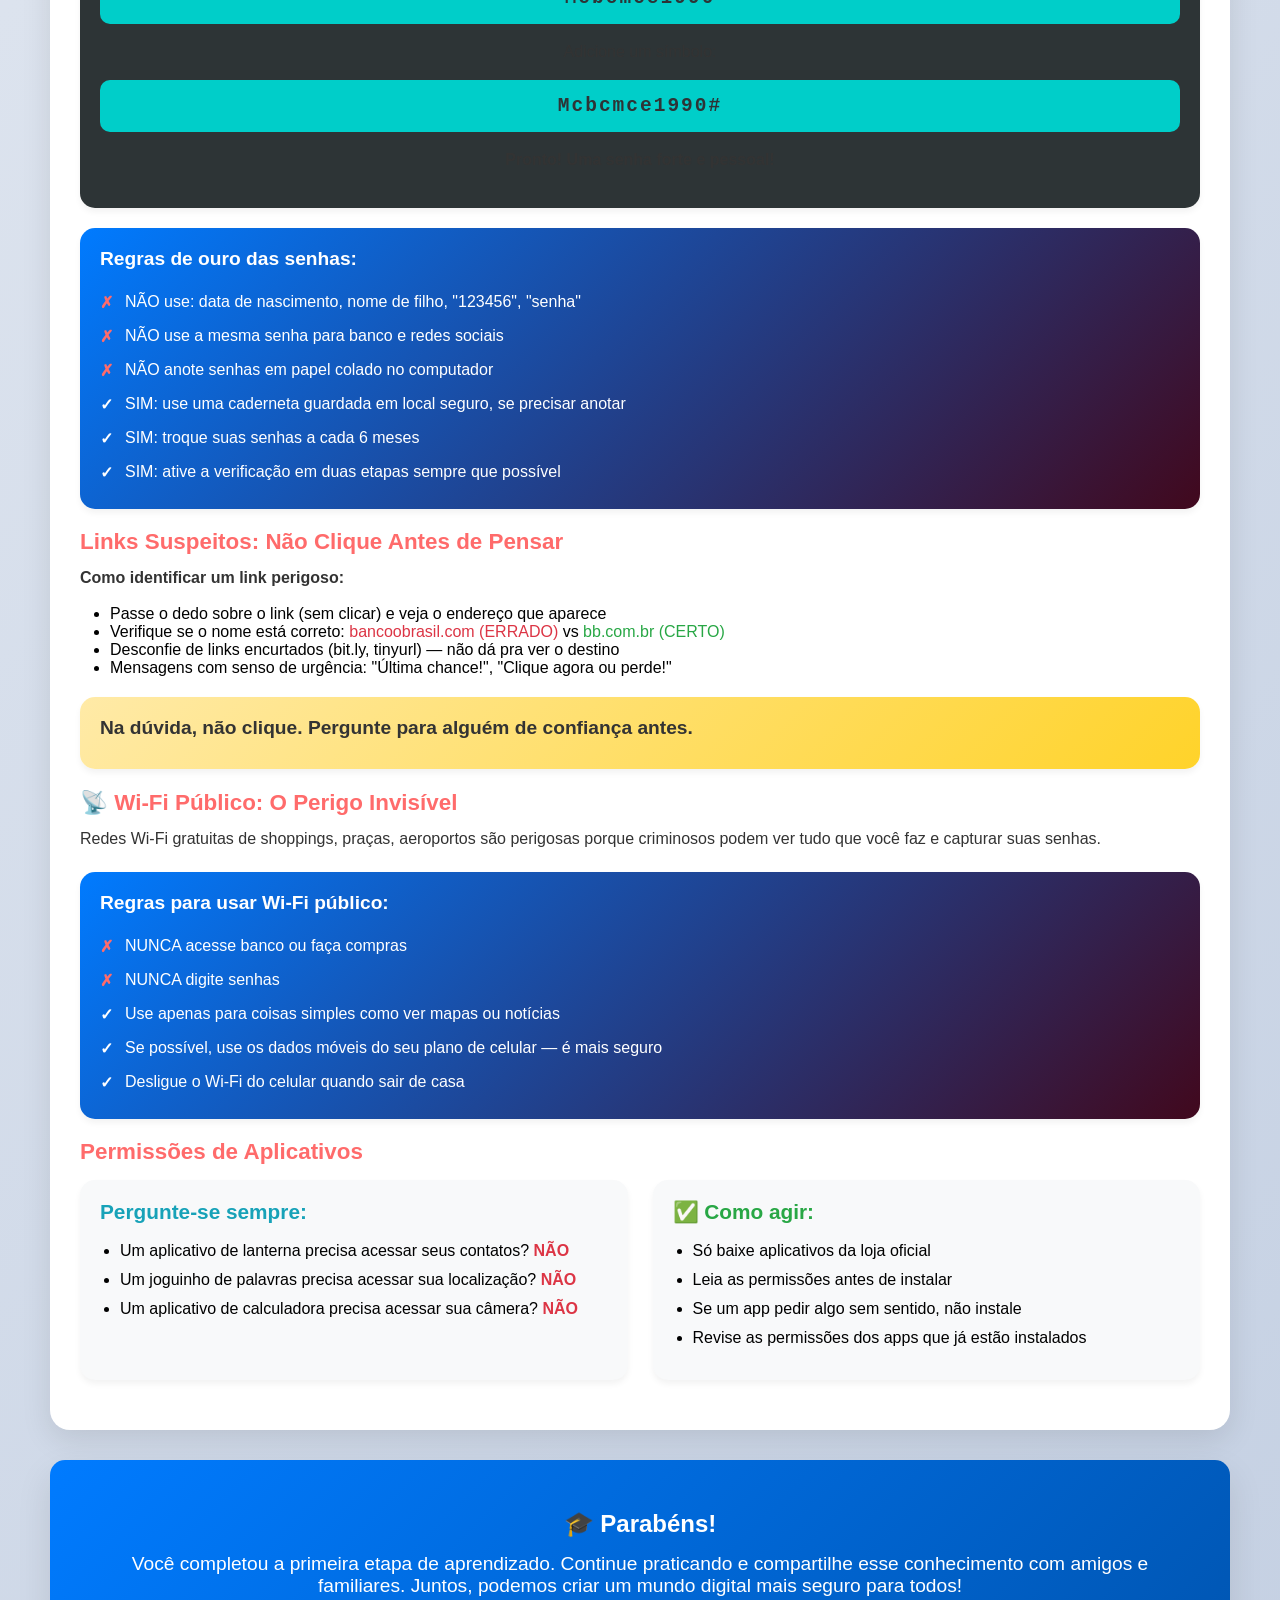
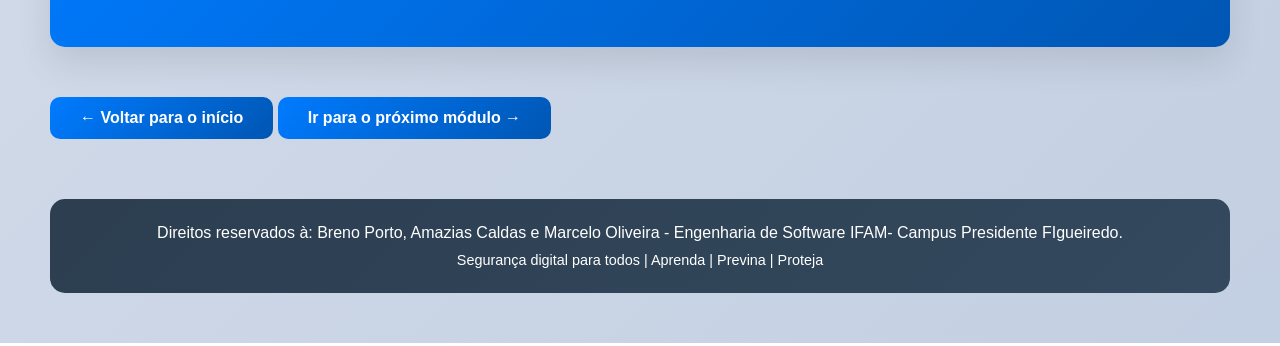
==== commit 92796ccd: "Update aprenda.html" ====
--- a/aprenda.html
+++ b/aprenda.html
@@ -207,7 +207,7 @@
     </div>
 
     <a class="btn-voltar" href="home.html">← Voltar para o início</a>
-    <a class="btn-voltar" href="previna.html">Ir para a próxima módulo →</a>
+    <a class="btn-voltar" href="previna.html">Ir para o próximo módulo →</a>
     <footer>
         <p>Direitos reservados à: Breno Porto, Amazias Caldas e Marcelo Oliveira - Engenharia de Software IFAM- Campus Presidente FIgueiredo.</p>
         <p style="margin-top: 10px; font-size: 0.9em;">Segurança digital para todos | Aprenda | Previna | Proteja</p>
--- a/css/style-aprenda.css
+++ b/css/style-aprenda.css
@@ -355,10 +355,48 @@
 border-radius: 15px;
 }
 
+@media (max-width: 1024px) {
+header {
+    margin: 15px;
+    padding: 15px 20px;
+}
+
+.conteudo {
+    padding: 15px;
+}
+
+.hero {
+    padding: 40px 25px;
+}
+
+.hero h1 {
+    font-size: 2.5em;
+}
+
+.golpes-grid {
+    grid-template-columns: repeat(auto-fit, minmax(280px, 1fr));
+}
+
+.aula-body {
+    padding: 25px;
+}
+
+.safe, .logo-safe {
+    font-size: 30px;
+}
+}
+
 @media (max-width: 768px) {
+body {
+    margin: 10px;
+    padding: 5px;
+}
+
 header {
     grid-template-columns: 1fr;
     text-align: center;
+    margin: 10px;
+    padding: 15px;
 }
 
 .logo-container {
@@ -366,6 +404,10 @@
     margin-bottom: 20px;
 }
 
+.hero {
+    padding: 35px 20px;
+}
+
 .hero h1 {
     font-size: 2em;
 }
@@ -378,11 +420,93 @@
     grid-template-columns: 1fr;
 }
 
+.aula-header {
+    padding: 15px 20px;
+}
+
+.aula-header h2 {
+    font-size: 1.5em;
+}
+
+.aula-body {
+    padding: 20px;
+}
+
 nav ul li {
     margin: 0 8px;
 }
 
 nav ul li a {
     font-size: 100%;
+    padding: 8px 10px;
+}
+}
+
+@media (max-width: 480px) {
+body {
+    margin: 5px;
+}
+
+header {
+    margin: 5px;
+    padding: 12px;
+}
+
+.conteudo {
+    padding: 10px 5px;
+}
+
+.hero {
+    padding: 25px 15px;
+    border-radius: 12px;
+}
+
+.hero h1 {
+    font-size: 1.6em;
+}
+
+.hero .subtitulo {
+    font-size: 1em;
+}
+
+.safe, .logo-safe {
+    font-size: 26px;
+}
+
+nav ul li {
+    display: block;
+    margin: 4px 0;
+}
+
+.aula-header h2 {
+    font-size: 1.25em;
+    flex-wrap: wrap;
+}
+
+.aula-body {
+    padding: 15px;
+}
+
+.aula-body h3 {
+    font-size: 1.2em;
+}
+
+.golpe-card {
+    padding: 15px;
+}
+
+.senha-exemplo {
+    font-size: 1.1em;
+    letter-spacing: 1px;
+    word-break: break-all;
+}
+
+.btn-voltar {
+    display: block;
+    width: 100%;
+}
+
+footer {
+    padding: 18px 12px;
 }
 }
--- a/css/video-player.css
+++ b/css/video-player.css
@@ -1,32 +1,32 @@
 .video-player {
-    max-width: 1280px;
-    margin: 20px auto;
+max-width: 1280px;
+margin: 20px auto;
 }
 
 .video-container {
-    position: relative;
-    padding-bottom: 56.25%;
-    height: 0;
-    overflow: hidden;
-    border-radius: 15px;
-    box-shadow: 0 10px 25px rgba(0, 0, 0, 0.2);
-    background: #000;
+position: relative;
+padding-bottom: 56.25%;
+height: 0;
+overflow: hidden;
+border-radius: 15px;
+box-shadow: 0 10px 25px rgba(0, 0, 0, 0.2);
+background: #000;
 }
 
 .video-container iframe,
 .video-container video {
-    position: absolute;
-    top: 0;
-    left: 0;
-    width: 100%;
-    height: 100%;
-    border: none;
-    object-fit: contain;
-    background: #000;
+position: absolute;
+top: 0;
+left: 0;
+width: 100%;
+height: 100%;
+border: none;
+object-fit: contain;
+background: #000;
 }
 
 .video-container video::cue {
-    font-size: 1.1em;
-    line-height: 1.4;
-    background: rgba(0, 0, 0, 0.75);
+font-size: 1.1em;
+line-height: 1.4;
+background: rgba(0, 0, 0, 0.75);
 }
